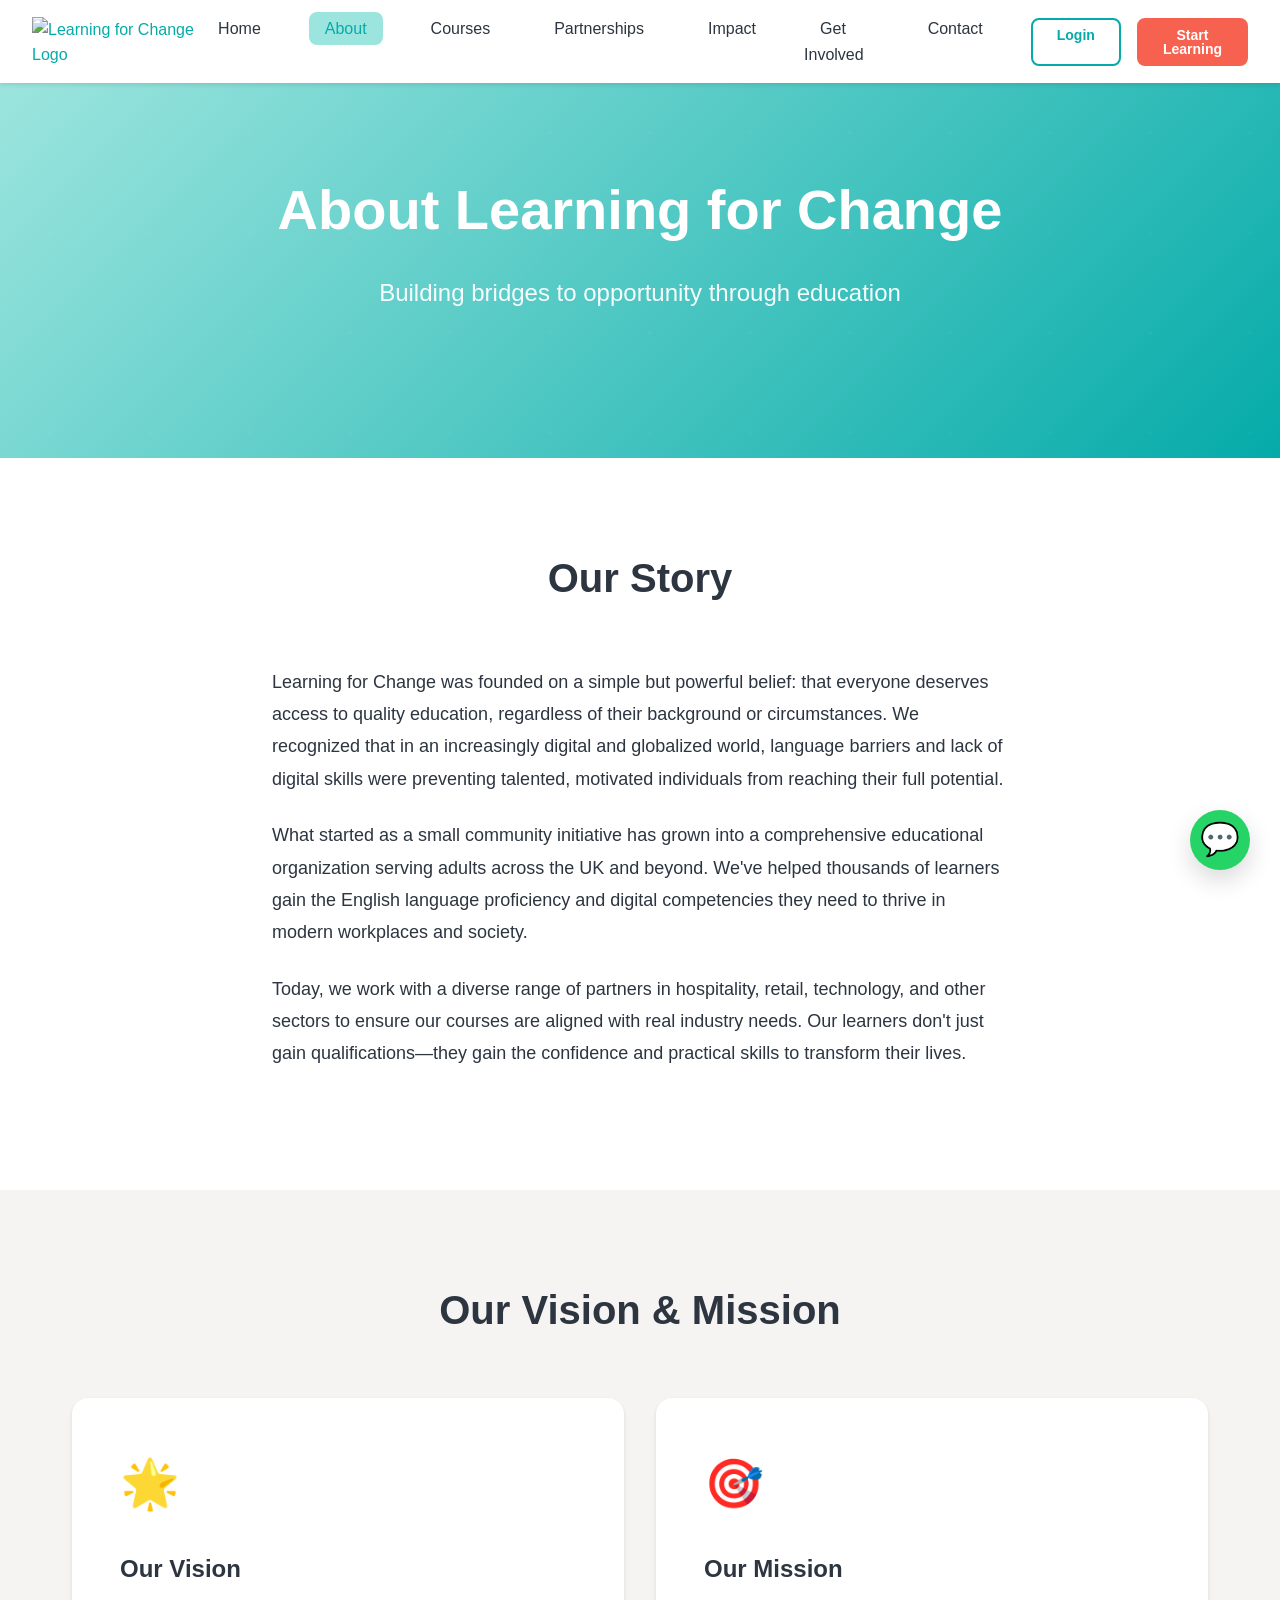
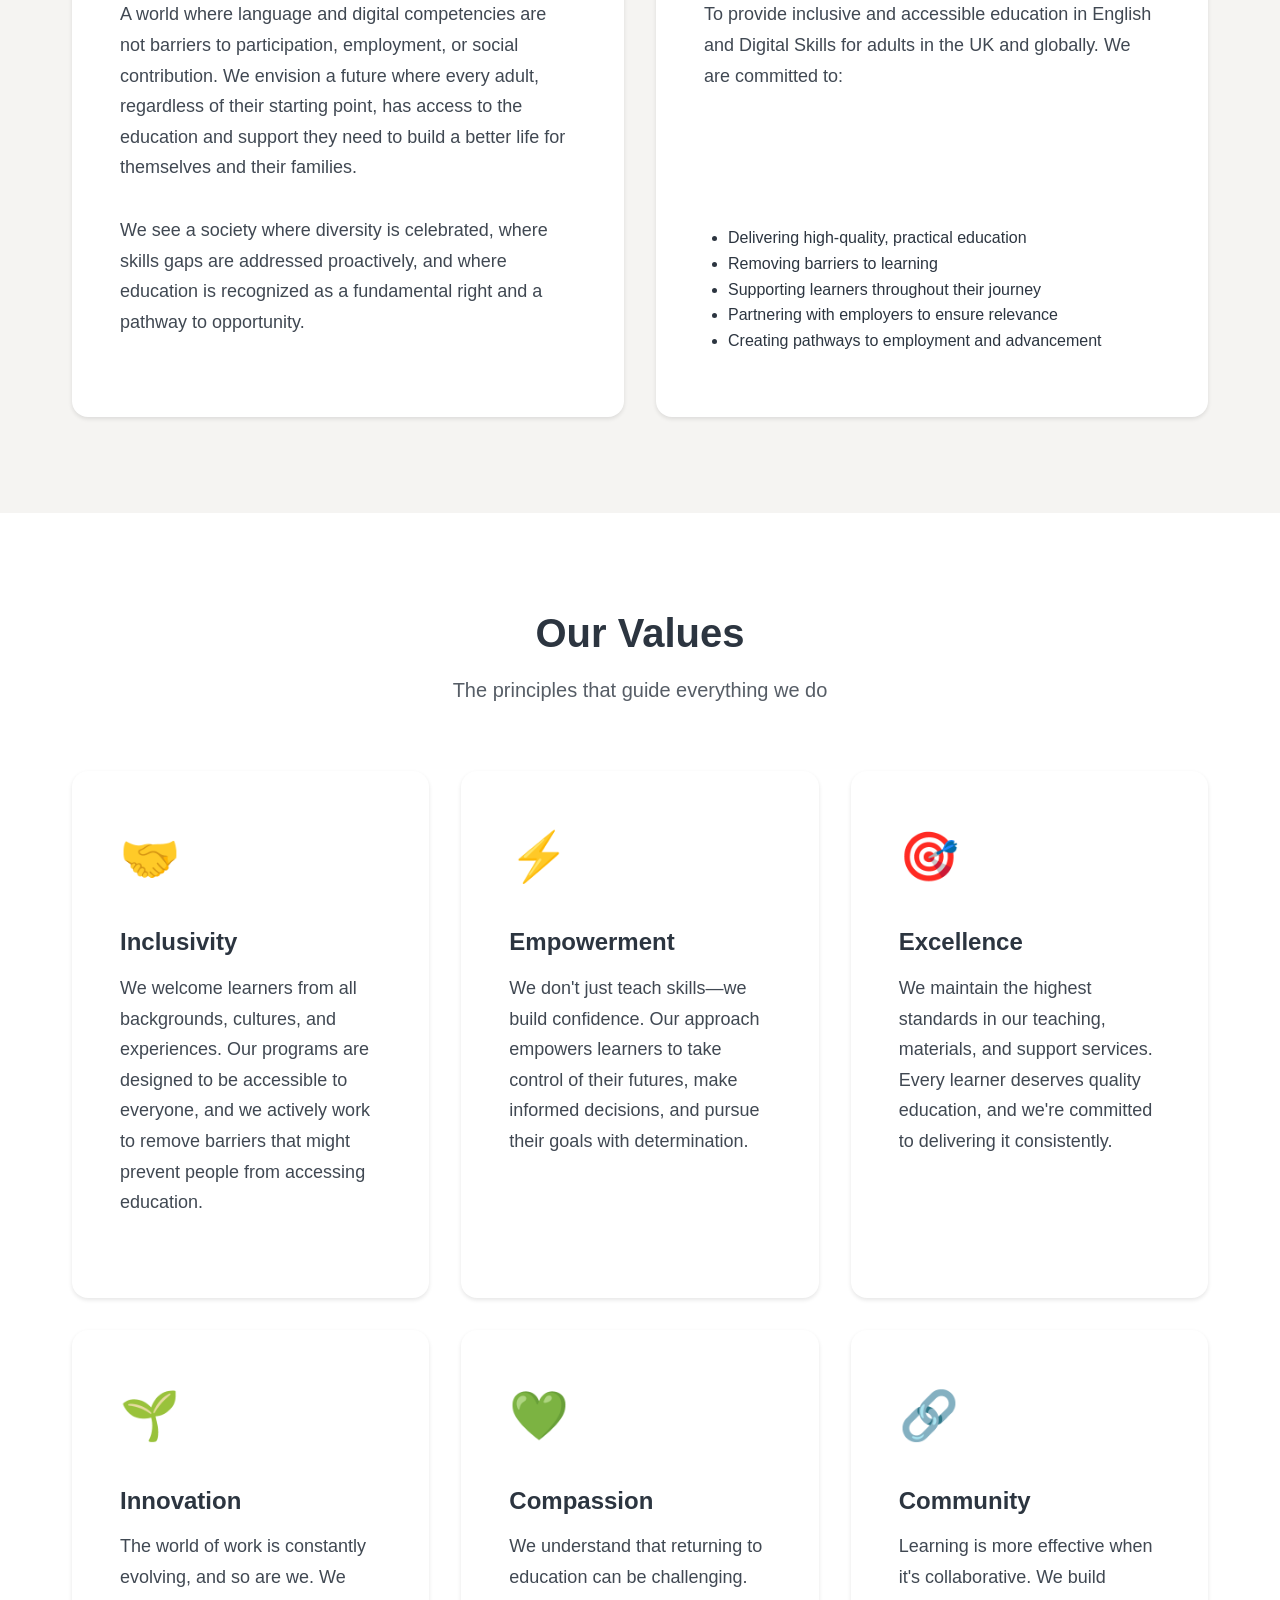
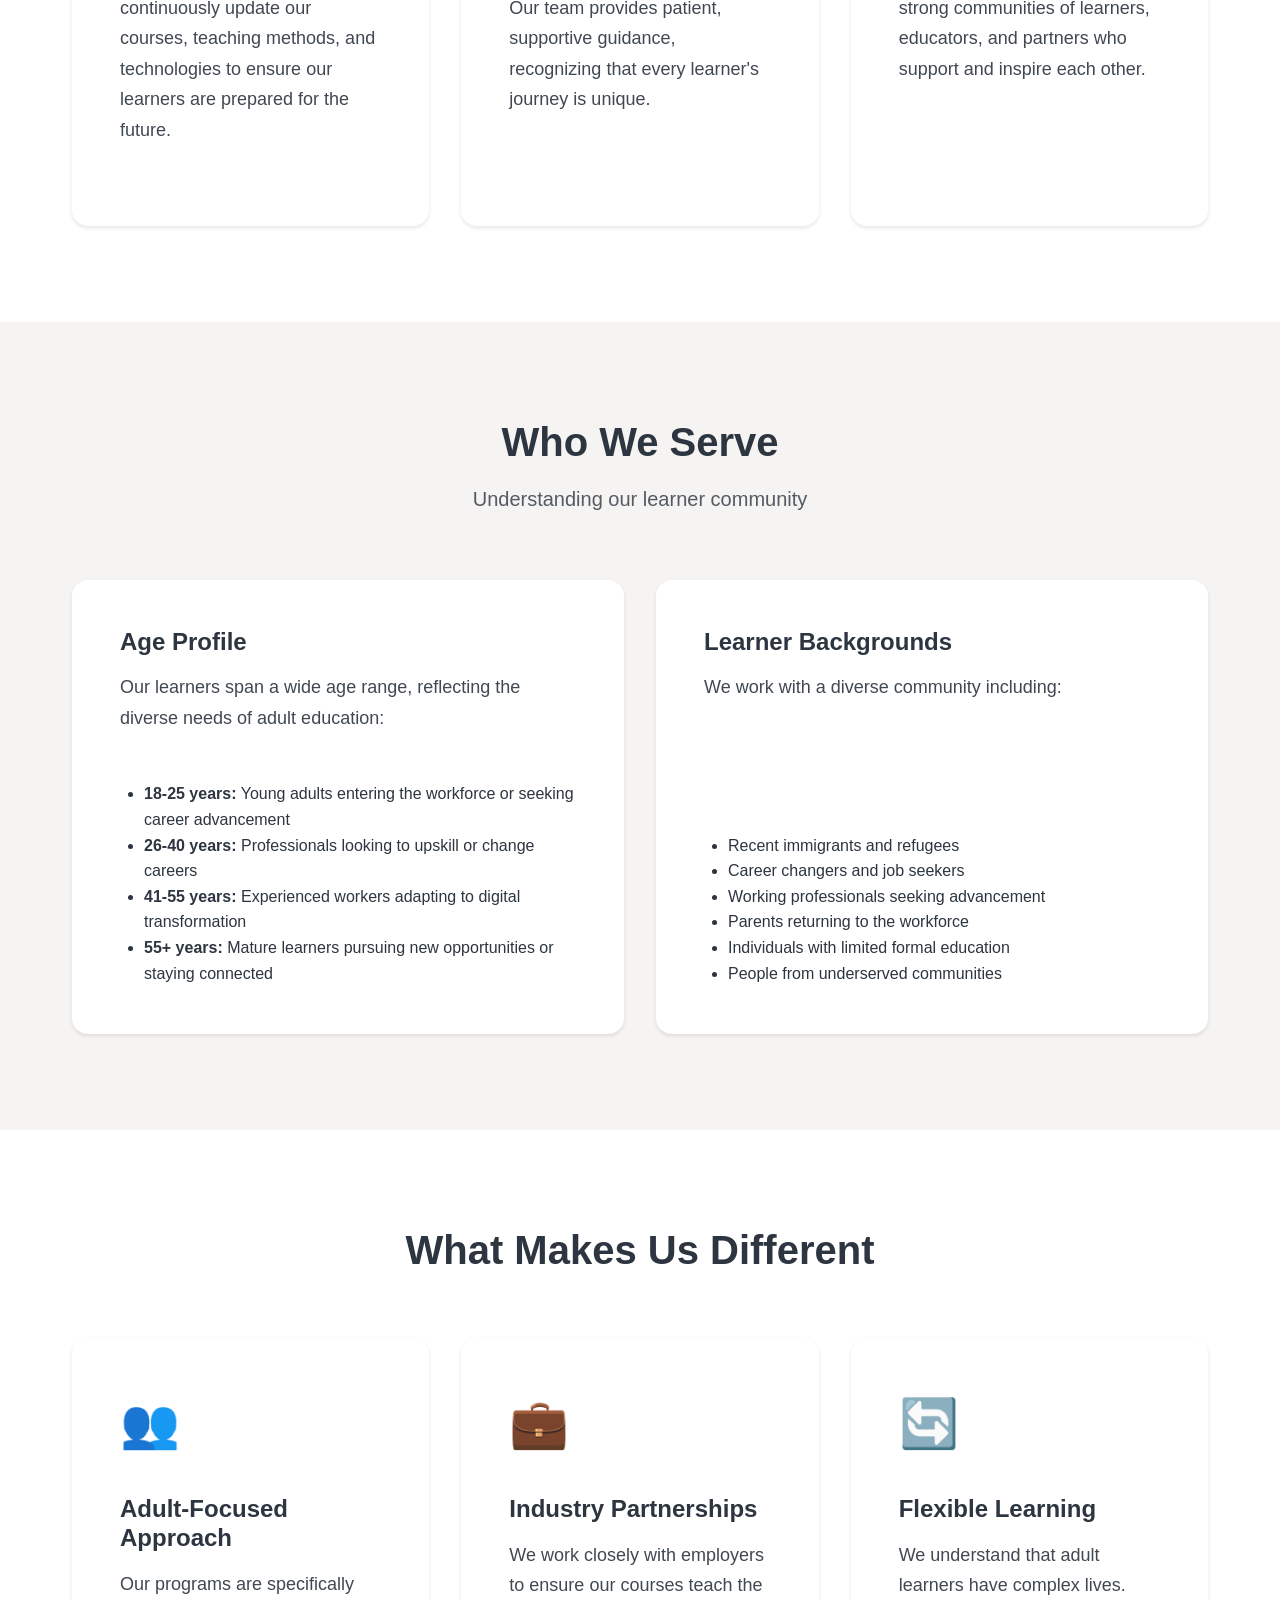
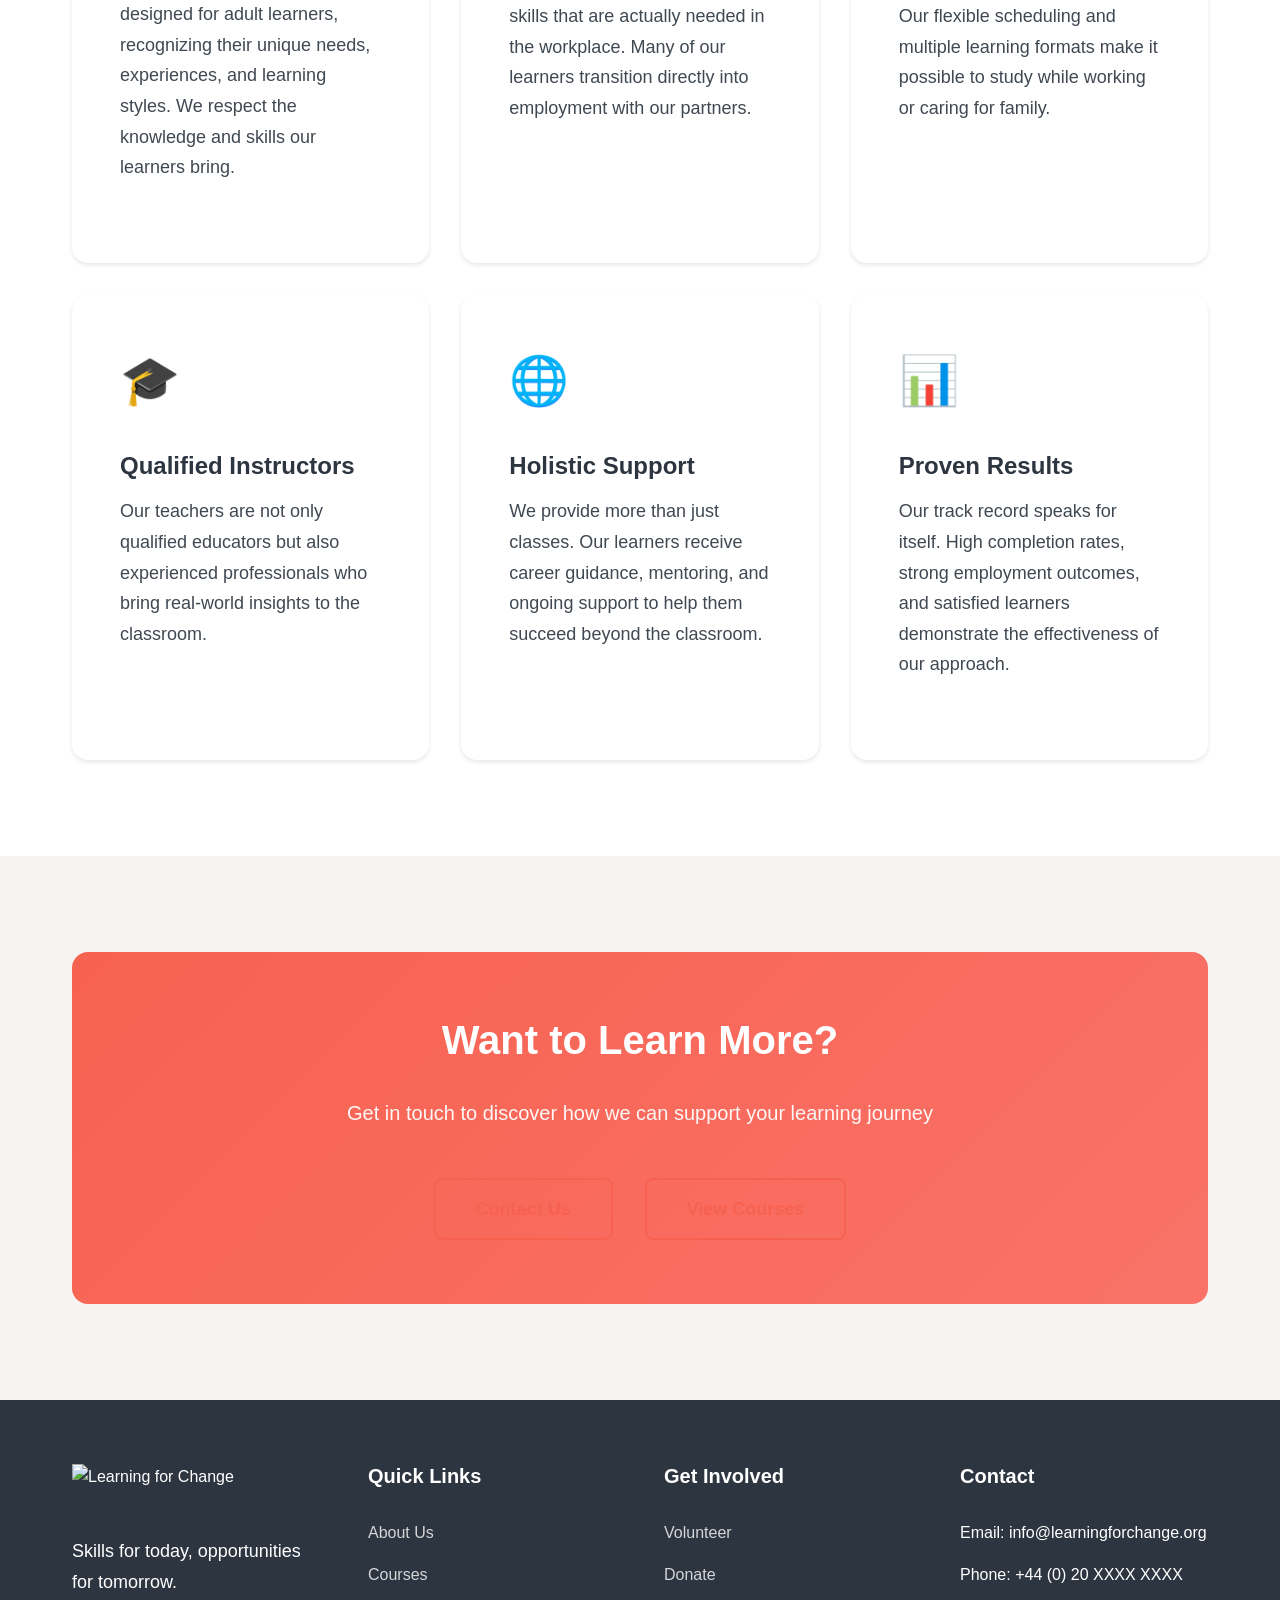
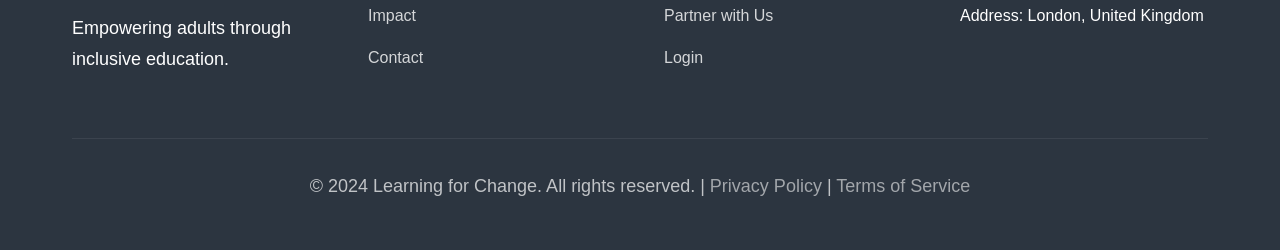
==== about.html @ 97b57553 "Initial commit: Complete Learning for Change website" ====
<!DOCTYPE html>
<html lang="en">
<head>
  <meta charset="UTF-8">
  <meta name="viewport" content="width=device-width, initial-scale=1.0">
  <meta name="description" content="Learn about Learning for Change - our history, values, and commitment to inclusive education in English and Digital Skills.">
  <title>About Us - Learning for Change</title>
  <link rel="stylesheet" href="assets/css/main.css">
  <link rel="icon" type="image/png" href="assets/images/logo.jpeg">
</head>
<body>
  <header class="header">
    <div class="header__container">
      <a href="index.html" class="header__logo">
        <img src="assets/images/logo.jpeg" alt="Learning for Change Logo" class="header__logo-img">
      </a>
      
      <nav class="header__nav" aria-label="Main navigation">
        <ul class="header__nav-list">
          <li><a href="index.html" class="header__nav-link">Home</a></li>
          <li><a href="about.html" class="header__nav-link">About</a></li>
          <li><a href="courses.html" class="header__nav-link">Courses</a></li>
          <li><a href="partnerships.html" class="header__nav-link">Partnerships</a></li>
          <li><a href="impact.html" class="header__nav-link">Impact</a></li>
          <li><a href="get-involved.html" class="header__nav-link">Get Involved</a></li>
          <li><a href="contact.html" class="header__nav-link">Contact</a></li>
        </ul>
        
        <div class="header__actions">
          <a href="login.html" class="btn btn--outline-teal btn--small">Login</a>
          <a href="courses.html" class="btn btn--primary btn--small">Start Learning</a>
        </div>
      </nav>
      
      <button class="header__mobile-toggle" aria-label="Toggle mobile menu" aria-expanded="false">☰</button>
    </div>
  </header>

  <main>
    <section class="hero">
      <div class="container">
        <div class="hero__content">
          <h1 class="hero__title">About Learning for Change</h1>
          <p class="hero__subtitle">Building bridges to opportunity through education</p>
        </div>
      </div>
    </section>

    <section class="section section--white">
      <div class="container container--narrow">
        <div class="section__header">
          <h2 class="section__title">Our Story</h2>
        </div>
        
        <p style="font-size: 1.125rem; line-height: 1.8; margin-bottom: 1.5rem;">
          Learning for Change was founded on a simple but powerful belief: that everyone deserves access to quality education, regardless of their background or circumstances. We recognized that in an increasingly digital and globalized world, language barriers and lack of digital skills were preventing talented, motivated individuals from reaching their full potential.
        </p>
        
        <p style="font-size: 1.125rem; line-height: 1.8; margin-bottom: 1.5rem;">
          What started as a small community initiative has grown into a comprehensive educational organization serving adults across the UK and beyond. We've helped thousands of learners gain the English language proficiency and digital competencies they need to thrive in modern workplaces and society.
        </p>
        
        <p style="font-size: 1.125rem; line-height: 1.8; margin-bottom: 1.5rem;">
          Today, we work with a diverse range of partners in hospitality, retail, technology, and other sectors to ensure our courses are aligned with real industry needs. Our learners don't just gain qualifications—they gain the confidence and practical skills to transform their lives.
        </p>
      </div>
    </section>

    <section class="section section--light">
      <div class="container">
        <div class="section__header">
          <h2 class="section__title">Our Vision & Mission</h2>
        </div>
        
        <div class="grid grid--2">
          <div class="card">
            <div class="card__icon">🌟</div>
            <h3 class="card__title">Our Vision</h3>
            <p class="card__description">
              A world where language and digital competencies are not barriers to participation, employment, or social contribution. We envision a future where every adult, regardless of their starting point, has access to the education and support they need to build a better life for themselves and their families.
            </p>
            <p class="card__description">
              We see a society where diversity is celebrated, where skills gaps are addressed proactively, and where education is recognized as a fundamental right and a pathway to opportunity.
            </p>
          </div>
          
          <div class="card">
            <div class="card__icon">🎯</div>
            <h3 class="card__title">Our Mission</h3>
            <p class="card__description">
              To provide inclusive and accessible education in English and Digital Skills for adults in the UK and globally. We are committed to:
            </p>
            <ul style="margin-left: 1.5rem; margin-bottom: 1rem;">
              <li>Delivering high-quality, practical education</li>
              <li>Removing barriers to learning</li>
              <li>Supporting learners throughout their journey</li>
              <li>Partnering with employers to ensure relevance</li>
              <li>Creating pathways to employment and advancement</li>
            </ul>
          </div>
        </div>
      </div>
    </section>

    <section class="section section--white">
      <div class="container">
        <div class="section__header">
          <h2 class="section__title">Our Values</h2>
          <p class="section__subtitle">The principles that guide everything we do</p>
        </div>
        
        <div class="grid grid--3">
          <div class="card">
            <div class="card__icon">🤝</div>
            <h3 class="card__title">Inclusivity</h3>
            <p class="card__description">
              We welcome learners from all backgrounds, cultures, and experiences. Our programs are designed to be accessible to everyone, and we actively work to remove barriers that might prevent people from accessing education.
            </p>
          </div>
          
          <div class="card">
            <div class="card__icon">⚡</div>
            <h3 class="card__title">Empowerment</h3>
            <p class="card__description">
              We don't just teach skills—we build confidence. Our approach empowers learners to take control of their futures, make informed decisions, and pursue their goals with determination.
            </p>
          </div>
          
          <div class="card">
            <div class="card__icon">🎯</div>
            <h3 class="card__title">Excellence</h3>
            <p class="card__description">
              We maintain the highest standards in our teaching, materials, and support services. Every learner deserves quality education, and we're committed to delivering it consistently.
            </p>
          </div>
          
          <div class="card">
            <div class="card__icon">🌱</div>
            <h3 class="card__title">Innovation</h3>
            <p class="card__description">
              The world of work is constantly evolving, and so are we. We continuously update our courses, teaching methods, and technologies to ensure our learners are prepared for the future.
            </p>
          </div>
          
          <div class="card">
            <div class="card__icon">💚</div>
            <h3 class="card__title">Compassion</h3>
            <p class="card__description">
              We understand that returning to education can be challenging. Our team provides patient, supportive guidance, recognizing that every learner's journey is unique.
            </p>
          </div>
          
          <div class="card">
            <div class="card__icon">🔗</div>
            <h3 class="card__title">Community</h3>
            <p class="card__description">
              Learning is more effective when it's collaborative. We build strong communities of learners, educators, and partners who support and inspire each other.
            </p>
          </div>
        </div>
      </div>
    </section>

    <section class="section section--light">
      <div class="container">
        <div class="section__header">
          <h2 class="section__title">Who We Serve</h2>
          <p class="section__subtitle">Understanding our learner community</p>
        </div>
        
        <div class="grid grid--2">
          <div class="card">
            <h3 class="card__title">Age Profile</h3>
            <p class="card__description">Our learners span a wide age range, reflecting the diverse needs of adult education:</p>
            <ul style="margin-left: 1.5rem; margin-top: 1rem;">
              <li><strong>18-25 years:</strong> Young adults entering the workforce or seeking career advancement</li>
              <li><strong>26-40 years:</strong> Professionals looking to upskill or change careers</li>
              <li><strong>41-55 years:</strong> Experienced workers adapting to digital transformation</li>
              <li><strong>55+ years:</strong> Mature learners pursuing new opportunities or staying connected</li>
            </ul>
          </div>
          
          <div class="card">
            <h3 class="card__title">Learner Backgrounds</h3>
            <p class="card__description">We work with a diverse community including:</p>
            <ul style="margin-left: 1.5rem; margin-top: 1rem;">
              <li>Recent immigrants and refugees</li>
              <li>Career changers and job seekers</li>
              <li>Working professionals seeking advancement</li>
              <li>Parents returning to the workforce</li>
              <li>Individuals with limited formal education</li>
              <li>People from underserved communities</li>
            </ul>
          </div>
        </div>
      </div>
    </section>

    <section class="section section--white">
      <div class="container">
        <div class="section__header">
          <h2 class="section__title">What Makes Us Different</h2>
        </div>
        
        <div class="grid grid--3">
          <div class="card">
            <div class="card__icon">👥</div>
            <h3 class="card__title">Adult-Focused Approach</h3>
            <p class="card__description">
              Our programs are specifically designed for adult learners, recognizing their unique needs, experiences, and learning styles. We respect the knowledge and skills our learners bring.
            </p>
          </div>
          
          <div class="card">
            <div class="card__icon">💼</div>
            <h3 class="card__title">Industry Partnerships</h3>
            <p class="card__description">
              We work closely with employers to ensure our courses teach the skills that are actually needed in the workplace. Many of our learners transition directly into employment with our partners.
            </p>
          </div>
          
          <div class="card">
            <div class="card__icon">🔄</div>
            <h3 class="card__title">Flexible Learning</h3>
            <p class="card__description">
              We understand that adult learners have complex lives. Our flexible scheduling and multiple learning formats make it possible to study while working or caring for family.
            </p>
          </div>
          
          <div class="card">
            <div class="card__icon">🎓</div>
            <h3 class="card__title">Qualified Instructors</h3>
            <p class="card__description">
              Our teachers are not only qualified educators but also experienced professionals who bring real-world insights to the classroom.
            </p>
          </div>
          
          <div class="card">
            <div class="card__icon">🌐</div>
            <h3 class="card__title">Holistic Support</h3>
            <p class="card__description">
              We provide more than just classes. Our learners receive career guidance, mentoring, and ongoing support to help them succeed beyond the classroom.
            </p>
          </div>
          
          <div class="card">
            <div class="card__icon">📊</div>
            <h3 class="card__title">Proven Results</h3>
            <p class="card__description">
              Our track record speaks for itself. High completion rates, strong employment outcomes, and satisfied learners demonstrate the effectiveness of our approach.
            </p>
          </div>
        </div>
      </div>
    </section>

    <section class="section section--light">
      <div class="container">
        <div class="cta-banner">
          <h2 class="cta-banner__title">Want to Learn More?</h2>
          <p class="cta-banner__text">Get in touch to discover how we can support your learning journey</p>
          <div class="hero__cta">
            <a href="contact.html" class="btn btn--outline btn--large">Contact Us</a>
            <a href="courses.html" class="btn btn--outline btn--large">View Courses</a>
          </div>
        </div>
      </div>
    </section>
  </main>

  <footer class="footer">
    <div class="container">
      <div class="footer__grid">
        <div>
          <img src="assets/images/logo.jpeg" alt="Learning for Change" class="footer__logo">
          <p>Skills for today, opportunities for tomorrow.</p>
          <p style="margin-top: 1rem;">Empowering adults through inclusive education.</p>
        </div>
        
        <div>
          <h4 class="footer__section-title">Quick Links</h4>
          <ul class="footer__list">
            <li class="footer__list-item"><a href="about.html" class="footer__link">About Us</a></li>
            <li class="footer__list-item"><a href="courses.html" class="footer__link">Courses</a></li>
            <li class="footer__list-item"><a href="impact.html" class="footer__link">Impact</a></li>
            <li class="footer__list-item"><a href="contact.html" class="footer__link">Contact</a></li>
          </ul>
        </div>
        
        <div>
          <h4 class="footer__section-title">Get Involved</h4>
          <ul class="footer__list">
            <li class="footer__list-item"><a href="get-involved.html" class="footer__link">Volunteer</a></li>
            <li class="footer__list-item"><a href="get-involved.html" class="footer__link">Donate</a></li>
            <li class="footer__list-item"><a href="partnerships.html" class="footer__link">Partner with Us</a></li>
            <li class="footer__list-item"><a href="login.html" class="footer__link">Login</a></li>
          </ul>
        </div>
        
        <div>
          <h4 class="footer__section-title">Contact</h4>
          <ul class="footer__list">
            <li class="footer__list-item">Email: info@learningforchange.org</li>
            <li class="footer__list-item">Phone: +44 (0) 20 XXXX XXXX</li>
            <li class="footer__list-item">Address: London, United Kingdom</li>
          </ul>
        </div>
      </div>
      
      <div class="footer__bottom">
        <p>&copy; 2024 Learning for Change. All rights reserved. | <a href="#" class="footer__link">Privacy Policy</a> | <a href="#" class="footer__link">Terms of Service</a></p>
      </div>
    </div>
  </footer>

  <a href="https://wa.me/XXXXXXXXXXX?text=Hello,%20I'd%20like%20to%20know%20more%20about%20the%20courses." class="whatsapp-float" target="_blank" rel="noopener noreferrer" aria-label="Contact us on WhatsApp">
    <span>💬</span>
  </a>

  <script src="assets/js/main.js"></script>
</body>
</html>
---- assets/css/main.css ----
:root {
  --primary-coral: #F76250;
  --primary-teal: #05ABA9;
  --primary-coral-light: #FA7268;
  --primary-teal-light: #9CE5DE;
  --primary-coral-medium: #F77565;
  
  --secondary-teal-dark: #047C7A;
  --secondary-teal-medium: #7BD7D6;
  --secondary-coral-soft: #F98E7E;
  --secondary-yellow: #FFC466;
  --secondary-dark: #2C3540;
  --secondary-light: #F5F4F2;
  --secondary-teal-alt: #0E7C79;
  --secondary-coral-alt: #FF8A73;
  
  --text-dark: #2C3540;
  --text-light: #ffffff;
  --bg-light: #F5F4F2;
  --bg-white: #ffffff;
  
  --font-family: -apple-system, BlinkMacSystemFont, 'Segoe UI', Roboto, 'Helvetica Neue', Arial, sans-serif;
  
  --spacing-xs: 0.5rem;
  --spacing-sm: 1rem;
  --spacing-md: 2rem;
  --spacing-lg: 3rem;
  --spacing-xl: 4rem;
  --spacing-xxl: 6rem;
  
  --border-radius: 8px;
  --border-radius-lg: 16px;
  --transition: all 0.3s ease;
  
  --shadow-sm: 0 2px 4px rgba(0, 0, 0, 0.1);
  --shadow-md: 0 4px 6px rgba(0, 0, 0, 0.1);
  --shadow-lg: 0 10px 25px rgba(0, 0, 0, 0.15);
}

* {
  margin: 0;
  padding: 0;
  box-sizing: border-box;
}

html {
  scroll-behavior: smooth;
  font-size: 16px;
}

body {
  font-family: var(--font-family);
  color: var(--text-dark);
  line-height: 1.6;
  background-color: var(--bg-white);
  overflow-x: hidden;
}

.container {
  max-width: 1200px;
  margin: 0 auto;
  padding: 0 var(--spacing-md);
}

.container--wide {
  max-width: 1400px;
}

.container--narrow {
  max-width: 800px;
}

h1, h2, h3, h4, h5, h6 {
  font-weight: 700;
  line-height: 1.2;
  margin-bottom: var(--spacing-sm);
  color: var(--text-dark);
}

h1 {
  font-size: 3rem;
  margin-bottom: var(--spacing-md);
}

h2 {
  font-size: 2.5rem;
}

h3 {
  font-size: 2rem;
}

h4 {
  font-size: 1.5rem;
}

p {
  margin-bottom: var(--spacing-sm);
  font-size: 1.125rem;
  line-height: 1.7;
}

a {
  color: var(--primary-teal);
  text-decoration: none;
  transition: var(--transition);
}

a:hover {
  color: var(--secondary-teal-dark);
}

img {
  max-width: 100%;
  height: auto;
  display: block;
}

.header {
  background-color: var(--bg-white);
  box-shadow: var(--shadow-sm);
  position: sticky;
  top: 0;
  z-index: 1000;
  transition: var(--transition);
}

.header__container {
  display: flex;
  justify-content: space-between;
  align-items: center;
  padding: var(--spacing-sm) var(--spacing-md);
  max-width: 1400px;
  margin: 0 auto;
}

.header__logo {
  display: flex;
  align-items: center;
  gap: var(--spacing-sm);
}

.header__logo-img {
  height: 50px;
  width: auto;
}

.header__nav {
  display: flex;
  gap: var(--spacing-md);
  align-items: center;
}

.header__nav-list {
  display: flex;
  list-style: none;
  gap: var(--spacing-md);
  margin: 0;
}

.header__nav-link {
  color: var(--text-dark);
  font-weight: 500;
  padding: var(--spacing-xs) var(--spacing-sm);
  border-radius: var(--border-radius);
  transition: var(--transition);
}

.header__nav-link:hover,
.header__nav-link--active {
  color: var(--primary-teal);
  background-color: var(--primary-teal-light);
}

.header__actions {
  display: flex;
  gap: var(--spacing-sm);
}

.header__mobile-toggle {
  display: none;
  background: none;
  border: none;
  font-size: 1.5rem;
  cursor: pointer;
  color: var(--text-dark);
}

.btn {
  display: inline-block;
  padding: 0.875rem 2rem;
  font-size: 1rem;
  font-weight: 600;
  text-align: center;
  border-radius: var(--border-radius);
  cursor: pointer;
  transition: var(--transition);
  border: 2px solid transparent;
  text-decoration: none;
  line-height: 1;
}

.btn--primary {
  background-color: var(--primary-coral);
  color: var(--text-light);
  border-color: var(--primary-coral);
}

.btn--primary:hover {
  background-color: var(--primary-coral-light);
  border-color: var(--primary-coral-light);
  transform: translateY(-2px);
  box-shadow: var(--shadow-md);
}

.btn--secondary {
  background-color: var(--primary-teal);
  color: var(--text-light);
  border-color: var(--primary-teal);
}

.btn--secondary:hover {
  background-color: var(--secondary-teal-dark);
  border-color: var(--secondary-teal-dark);
  transform: translateY(-2px);
  box-shadow: var(--shadow-md);
}

.btn--outline {
  background-color: transparent;
  color: var(--primary-coral);
  border-color: var(--primary-coral);
}

.btn--outline:hover {
  background-color: var(--primary-coral);
  color: var(--text-light);
}

.btn--outline-teal {
  background-color: transparent;
  color: var(--primary-teal);
  border-color: var(--primary-teal);
}

.btn--outline-teal:hover {
  background-color: var(--primary-teal);
  color: var(--text-light);
}

.btn--large {
  padding: 1.25rem 2.5rem;
  font-size: 1.125rem;
}

.btn--small {
  padding: 0.5rem 1.5rem;
  font-size: 0.875rem;
}

.hero {
  background: linear-gradient(135deg, var(--primary-teal-light) 0%, var(--primary-teal) 100%);
  padding: var(--spacing-xxl) 0;
  text-align: center;
  position: relative;
  overflow: hidden;
}

.hero::before {
  content: '';
  position: absolute;
  top: 0;
  left: 0;
  right: 0;
  bottom: 0;
  background: url('data:image/svg+xml,<svg width="100" height="100" xmlns="http://www.w3.org/2000/svg"><circle cx="50" cy="50" r="2" fill="rgba(255,255,255,0.1)"/></svg>');
  opacity: 0.3;
}

.hero__content {
  position: relative;
  z-index: 1;
}

.hero__title {
  color: var(--text-light);
  font-size: 3.5rem;
  margin-bottom: var(--spacing-md);
  line-height: 1.1;
}

.hero__subtitle {
  color: var(--text-light);
  font-size: 1.5rem;
  margin-bottom: var(--spacing-lg);
  opacity: 0.95;
}

.hero__cta {
  display: flex;
  gap: var(--spacing-md);
  justify-content: center;
  flex-wrap: wrap;
}

.section {
  padding: var(--spacing-xxl) 0;
}

.section--light {
  background-color: var(--bg-light);
}

.section--white {
  background-color: var(--bg-white);
}

.section__header {
  text-align: center;
  margin-bottom: var(--spacing-xl);
}

.section__title {
  font-size: 2.5rem;
  margin-bottom: var(--spacing-sm);
  color: var(--text-dark);
}

.section__subtitle {
  font-size: 1.25rem;
  color: var(--secondary-dark);
  opacity: 0.8;
  max-width: 700px;
  margin: 0 auto;
}

.grid {
  display: grid;
  gap: var(--spacing-md);
}

.grid--2 {
  grid-template-columns: repeat(2, 1fr);
}

.grid--3 {
  grid-template-columns: repeat(3, 1fr);
}

.grid--4 {
  grid-template-columns: repeat(4, 1fr);
}

.card {
  background-color: var(--bg-white);
  border-radius: var(--border-radius-lg);
  padding: var(--spacing-lg);
  box-shadow: var(--shadow-sm);
  transition: var(--transition);
  height: 100%;
  display: flex;
  flex-direction: column;
}

.card:hover {
  box-shadow: var(--shadow-lg);
  transform: translateY(-5px);
}

.card__icon {
  font-size: 3rem;
  margin-bottom: var(--spacing-md);
  color: var(--primary-teal);
}

.card__title {
  font-size: 1.5rem;
  margin-bottom: var(--spacing-sm);
  color: var(--text-dark);
}

.card__description {
  flex-grow: 1;
  margin-bottom: var(--spacing-md);
  color: var(--secondary-dark);
  opacity: 0.9;
}

.card__footer {
  margin-top: auto;
}

.card__badge {
  display: inline-block;
  padding: 0.25rem 0.75rem;
  background-color: var(--primary-teal-light);
  color: var(--secondary-teal-dark);
  border-radius: 20px;
  font-size: 0.875rem;
  font-weight: 600;
  margin-bottom: var(--spacing-sm);
}

.footer {
  background-color: var(--secondary-dark);
  color: var(--text-light);
  padding: var(--spacing-xl) 0 var(--spacing-md);
}

.footer__grid {
  display: grid;
  grid-template-columns: repeat(4, 1fr);
  gap: var(--spacing-lg);
  margin-bottom: var(--spacing-lg);
}

.footer__section-title {
  color: var(--text-light);
  font-size: 1.25rem;
  margin-bottom: var(--spacing-md);
}

.footer__list {
  list-style: none;
}

.footer__list-item {
  margin-bottom: var(--spacing-sm);
}

.footer__link {
  color: var(--text-light);
  opacity: 0.8;
  transition: var(--transition);
}

.footer__link:hover {
  opacity: 1;
  color: var(--primary-teal-light);
}

.footer__bottom {
  border-top: 1px solid rgba(255, 255, 255, 0.1);
  padding-top: var(--spacing-md);
  text-align: center;
  opacity: 0.7;
}

.footer__logo {
  height: 40px;
  margin-bottom: var(--spacing-md);
}

.whatsapp-float {
  position: fixed;
  bottom: 30px;
  right: 30px;
  background-color: #25D366;
  color: var(--text-light);
  width: 60px;
  height: 60px;
  border-radius: 50%;
  display: flex;
  align-items: center;
  justify-content: center;
  font-size: 2rem;
  box-shadow: var(--shadow-lg);
  z-index: 999;
  transition: var(--transition);
  text-decoration: none;
}

.whatsapp-float:hover {
  transform: scale(1.1);
  box-shadow: 0 15px 30px rgba(37, 211, 102, 0.4);
}

.form {
  max-width: 600px;
  margin: 0 auto;
}

.form__group {
  margin-bottom: var(--spacing-md);
}

.form__label {
  display: block;
  margin-bottom: var(--spacing-xs);
  font-weight: 600;
  color: var(--text-dark);
}

.form__input,
.form__textarea,
.form__select {
  width: 100%;
  padding: 0.875rem;
  border: 2px solid #e0e0e0;
  border-radius: var(--border-radius);
  font-size: 1rem;
  font-family: var(--font-family);
  transition: var(--transition);
}

.form__input:focus,
.form__textarea:focus,
.form__select:focus {
  outline: none;
  border-color: var(--primary-teal);
  box-shadow: 0 0 0 3px rgba(5, 171, 169, 0.1);
}

.form__textarea {
  min-height: 150px;
  resize: vertical;
}

.stats {
  display: flex;
  justify-content: space-around;
  flex-wrap: wrap;
  gap: var(--spacing-lg);
  text-align: center;
}

.stat {
  flex: 1;
  min-width: 200px;
}

.stat__number {
  font-size: 3rem;
  font-weight: 700;
  color: var(--primary-coral);
  margin-bottom: var(--spacing-xs);
}

.stat__label {
  font-size: 1.125rem;
  color: var(--secondary-dark);
  opacity: 0.8;
}

.cta-banner {
  background: linear-gradient(135deg, var(--primary-coral) 0%, var(--primary-coral-light) 100%);
  padding: var(--spacing-xl) var(--spacing-md);
  border-radius: var(--border-radius-lg);
  text-align: center;
  color: var(--text-light);
}

.cta-banner__title {
  color: var(--text-light);
  font-size: 2.5rem;
  margin-bottom: var(--spacing-md);
}

.cta-banner__text {
  font-size: 1.25rem;
  margin-bottom: var(--spacing-lg);
  opacity: 0.95;
}

.testimonial {
  background-color: var(--bg-white);
  padding: var(--spacing-lg);
  border-radius: var(--border-radius-lg);
  box-shadow: var(--shadow-sm);
  border-left: 4px solid var(--primary-teal);
}

.testimonial__quote {
  font-size: 1.125rem;
  font-style: italic;
  margin-bottom: var(--spacing-md);
  color: var(--secondary-dark);
}

.testimonial__author {
  font-weight: 600;
  color: var(--text-dark);
}

.testimonial__role {
  font-size: 0.875rem;
  color: var(--secondary-dark);
  opacity: 0.7;
}

.partners-grid {
  display: grid;
  grid-template-columns: repeat(auto-fit, minmax(150px, 1fr));
  gap: var(--spacing-md);
  align-items: center;
}

.partner-logo {
  background-color: var(--bg-white);
  padding: var(--spacing-md);
  border-radius: var(--border-radius);
  display: flex;
  align-items: center;
  justify-content: center;
  min-height: 100px;
  box-shadow: var(--shadow-sm);
  transition: var(--transition);
}

.partner-logo:hover {
  box-shadow: var(--shadow-md);
  transform: translateY(-3px);
}

@media (max-width: 1024px) {
  h1 {
    font-size: 2.5rem;
  }
  
  h2 {
    font-size: 2rem;
  }
  
  .hero__title {
    font-size: 2.75rem;
  }
  
  .grid--3,
  .grid--4 {
    grid-template-columns: repeat(2, 1fr);
  }
  
  .footer__grid {
    grid-template-columns: repeat(2, 1fr);
  }
}

@media (max-width: 768px) {
  html {
    font-size: 14px;
  }
  
  h1 {
    font-size: 2rem;
  }
  
  h2 {
    font-size: 1.75rem;
  }
  
  .hero__title {
    font-size: 2rem;
  }
  
  .hero__subtitle {
    font-size: 1.25rem;
  }
  
  .header__nav {
    position: fixed;
    top: 70px;
    left: 0;
    right: 0;
    background-color: var(--bg-white);
    flex-direction: column;
    padding: var(--spacing-md);
    box-shadow: var(--shadow-md);
    transform: translateY(-100%);
    opacity: 0;
    visibility: hidden;
    transition: var(--transition);
  }
  
  .header__nav--active {
    transform: translateY(0);
    opacity: 1;
    visibility: visible;
  }
  
  .header__nav-list {
    flex-direction: column;
    width: 100%;
  }
  
  .header__actions {
    flex-direction: column;
    width: 100%;
  }
  
  .header__mobile-toggle {
    display: block;
  }
  
  .grid--2,
  .grid--3,
  .grid--4 {
    grid-template-columns: 1fr;
  }
  
  .footer__grid {
    grid-template-columns: 1fr;
  }
  
  .hero__cta {
    flex-direction: column;
    align-items: stretch;
  }
  
  .section {
    padding: var(--spacing-lg) 0;
  }
  
  .whatsapp-float {
    width: 50px;
    height: 50px;
    font-size: 1.5rem;
    bottom: 20px;
    right: 20px;
  }
}

@media (max-width: 480px) {
  .container {
    padding: 0 var(--spacing-sm);
  }
  
  .btn {
    width: 100%;
  }
  
  .hero {
    padding: var(--spacing-lg) 0;
  }
}

.visually-hidden {
  position: absolute;
  width: 1px;
  height: 1px;
  padding: 0;
  margin: -1px;
  overflow: hidden;
  clip: rect(0, 0, 0, 0);
  white-space: nowrap;
  border-width: 0;
}

.text-center {
  text-align: center;
}

.mt-1 { margin-top: var(--spacing-xs); }
.mt-2 { margin-top: var(--spacing-sm); }
.mt-3 { margin-top: var(--spacing-md); }
.mt-4 { margin-top: var(--spacing-lg); }
.mt-5 { margin-top: var(--spacing-xl); }

.mb-1 { margin-bottom: var(--spacing-xs); }
.mb-2 { margin-bottom: var(--spacing-sm); }
.mb-3 { margin-bottom: var(--spacing-md); }
.mb-4 { margin-bottom: var(--spacing-lg); }
.mb-5 { margin-bottom: var(--spacing-xl); }
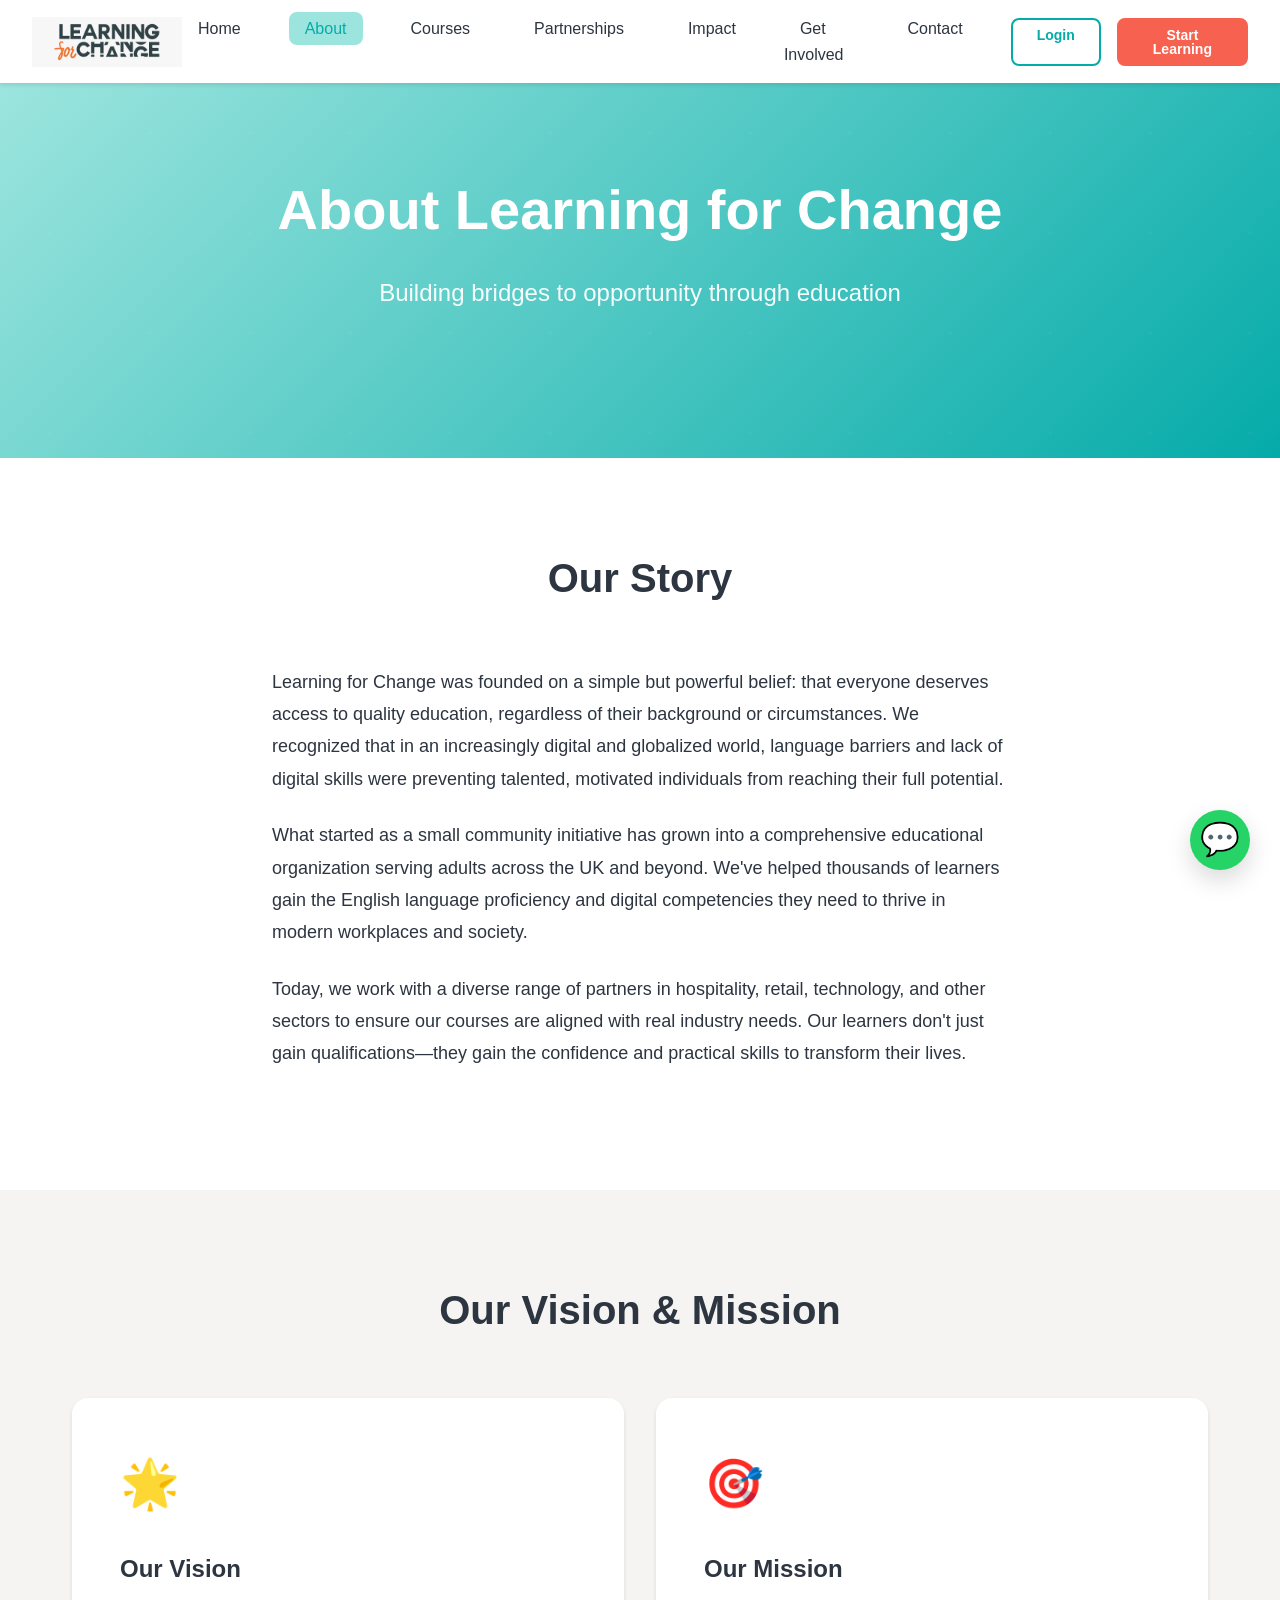
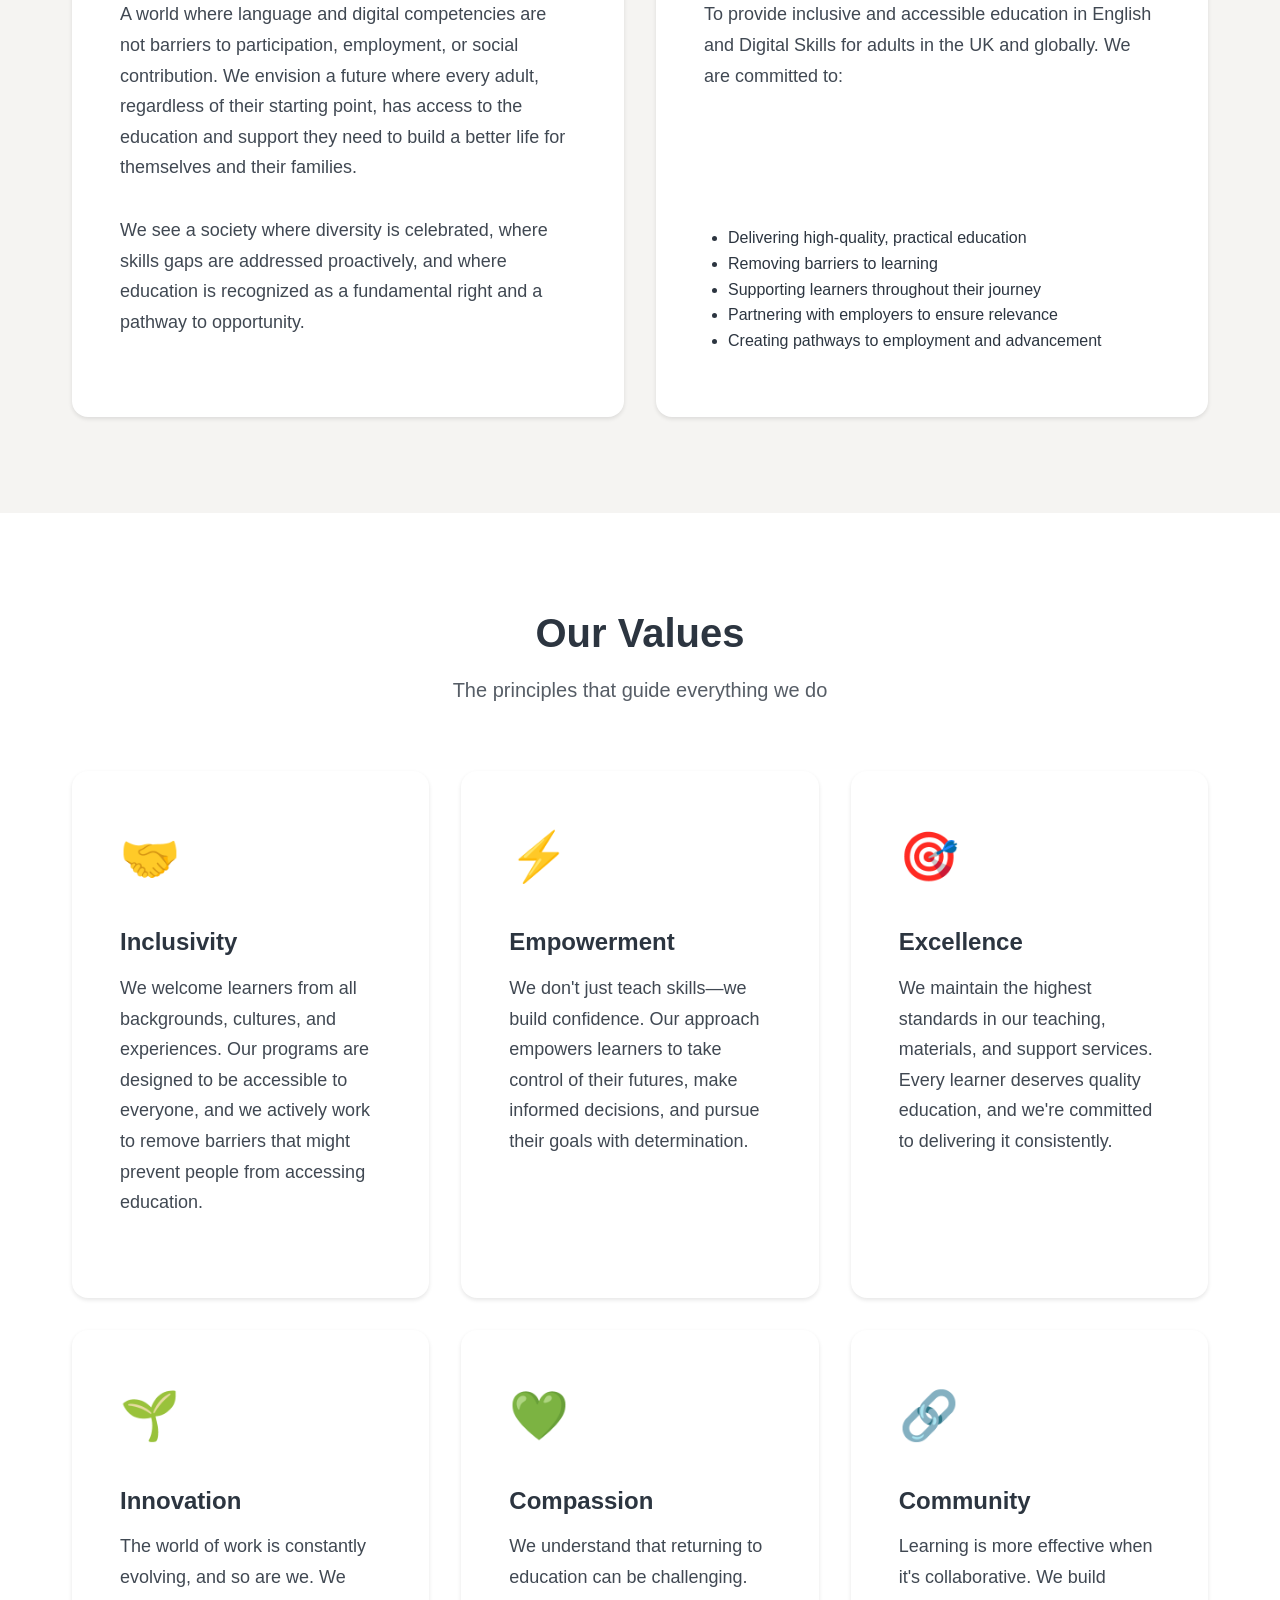
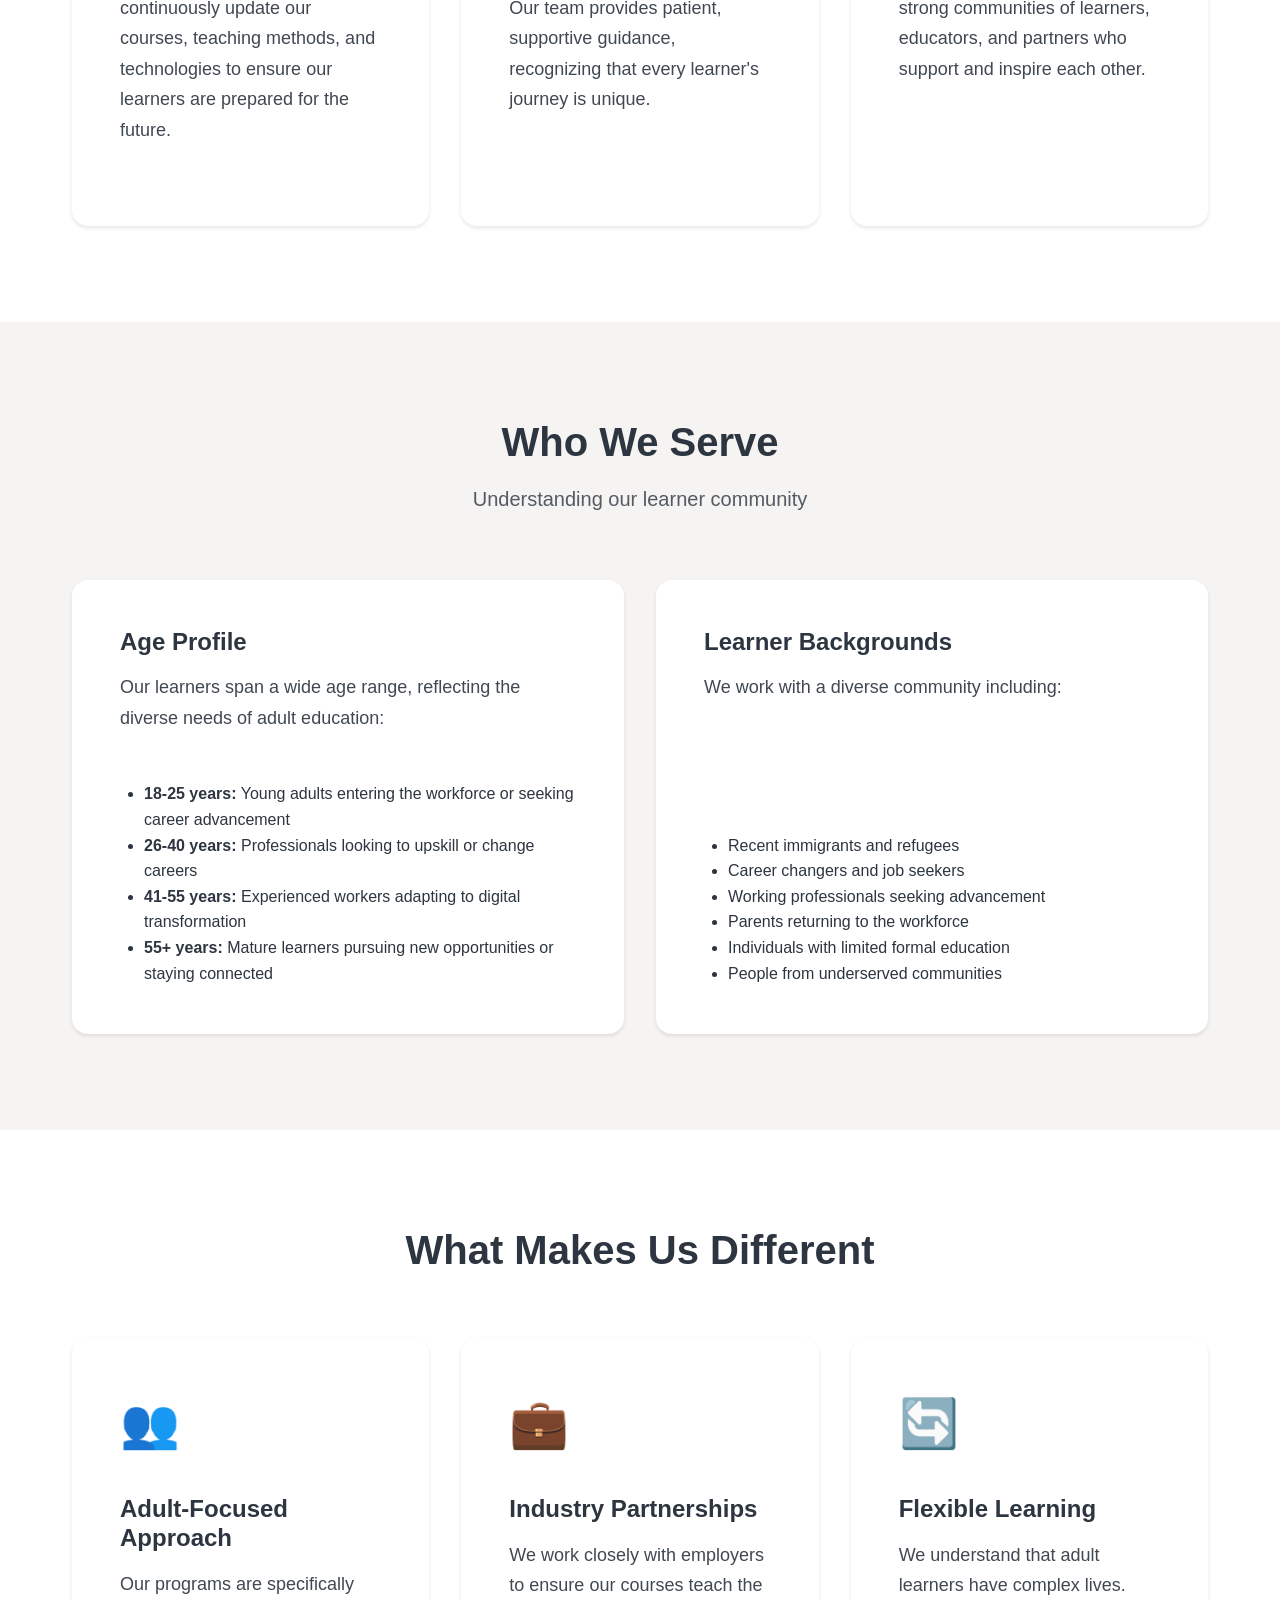
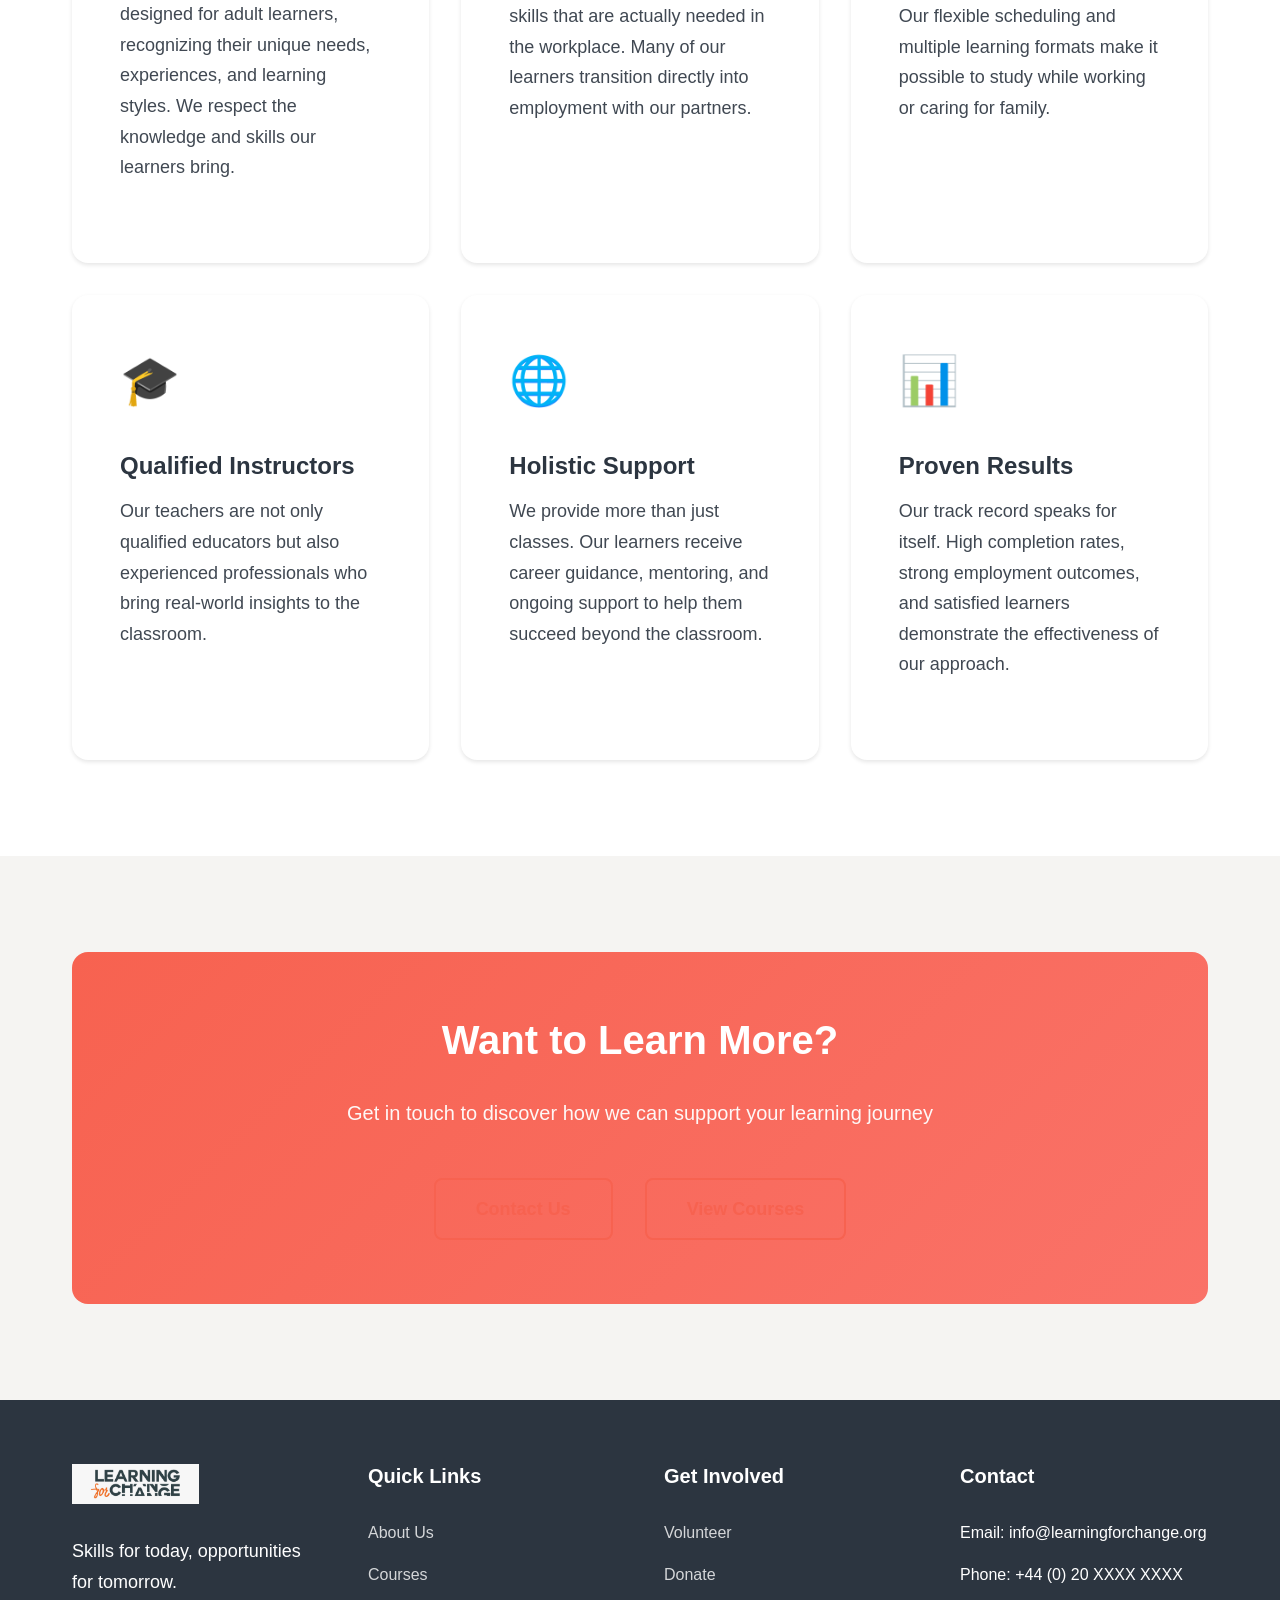
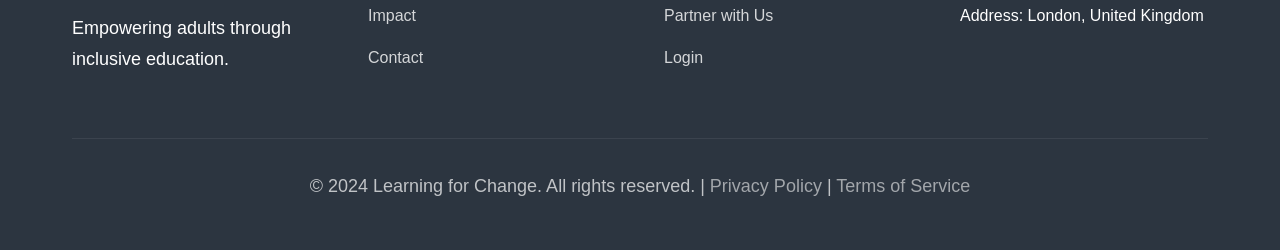
==== commit 55c2c112: "Fix logo path - move from assets/images to root directory" ====
--- a/about.html
+++ b/about.html
@@ -6,13 +6,13 @@
   <meta name="description" content="Learn about Learning for Change - our history, values, and commitment to inclusive education in English and Digital Skills.">
   <title>About Us - Learning for Change</title>
   <link rel="stylesheet" href="assets/css/main.css">
-  <link rel="icon" type="image/png" href="assets/images/logo.jpeg">
+  <link rel="icon" type="image/png" href="logo.jpeg">
 </head>
 <body>
   <header class="header">
     <div class="header__container">
       <a href="index.html" class="header__logo">
-        <img src="assets/images/logo.jpeg" alt="Learning for Change Logo" class="header__logo-img">
+        <img src="logo.jpeg" alt="Learning for Change Logo" class="header__logo-img">
       </a>
       
       <nav class="header__nav" aria-label="Main navigation">
@@ -272,7 +272,7 @@
     <div class="container">
       <div class="footer__grid">
         <div>
-          <img src="assets/images/logo.jpeg" alt="Learning for Change" class="footer__logo">
+          <img src="logo.jpeg" alt="Learning for Change" class="footer__logo">
           <p>Skills for today, opportunities for tomorrow.</p>
           <p style="margin-top: 1rem;">Empowering adults through inclusive education.</p>
         </div>
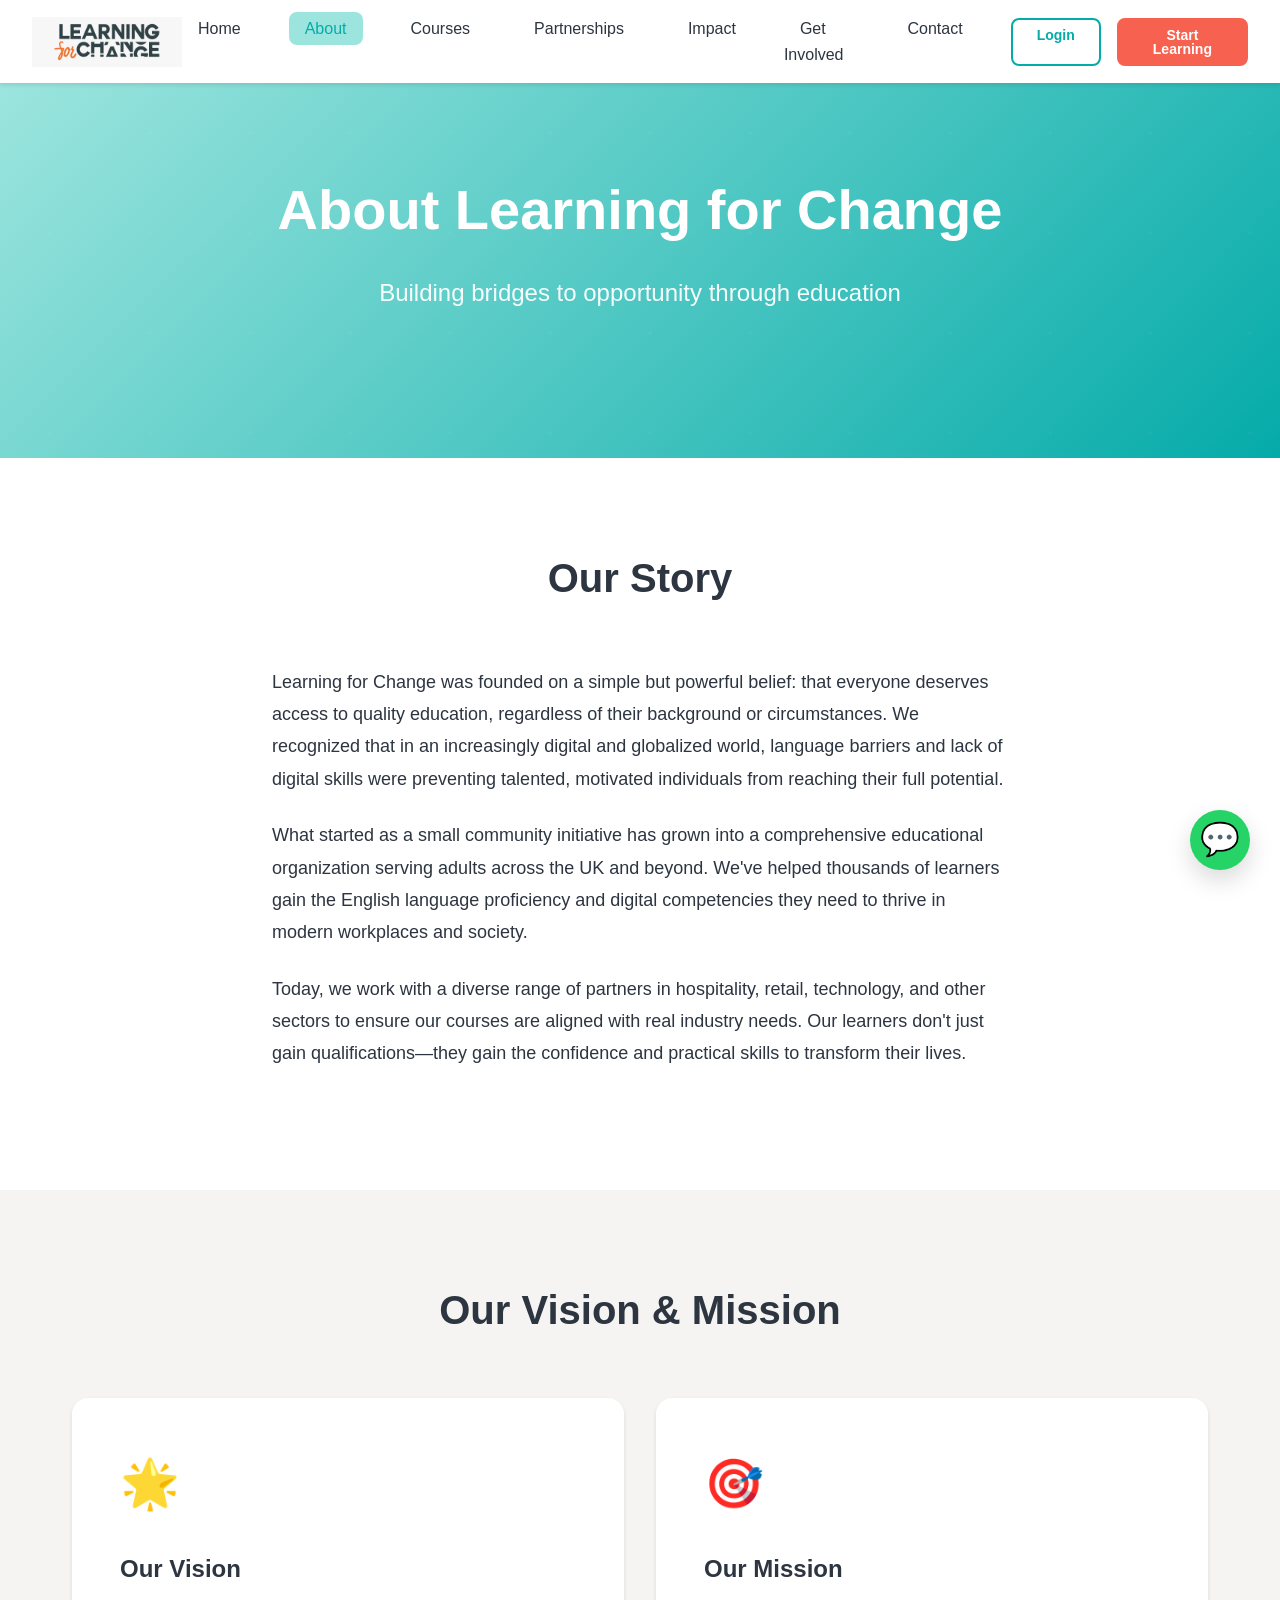
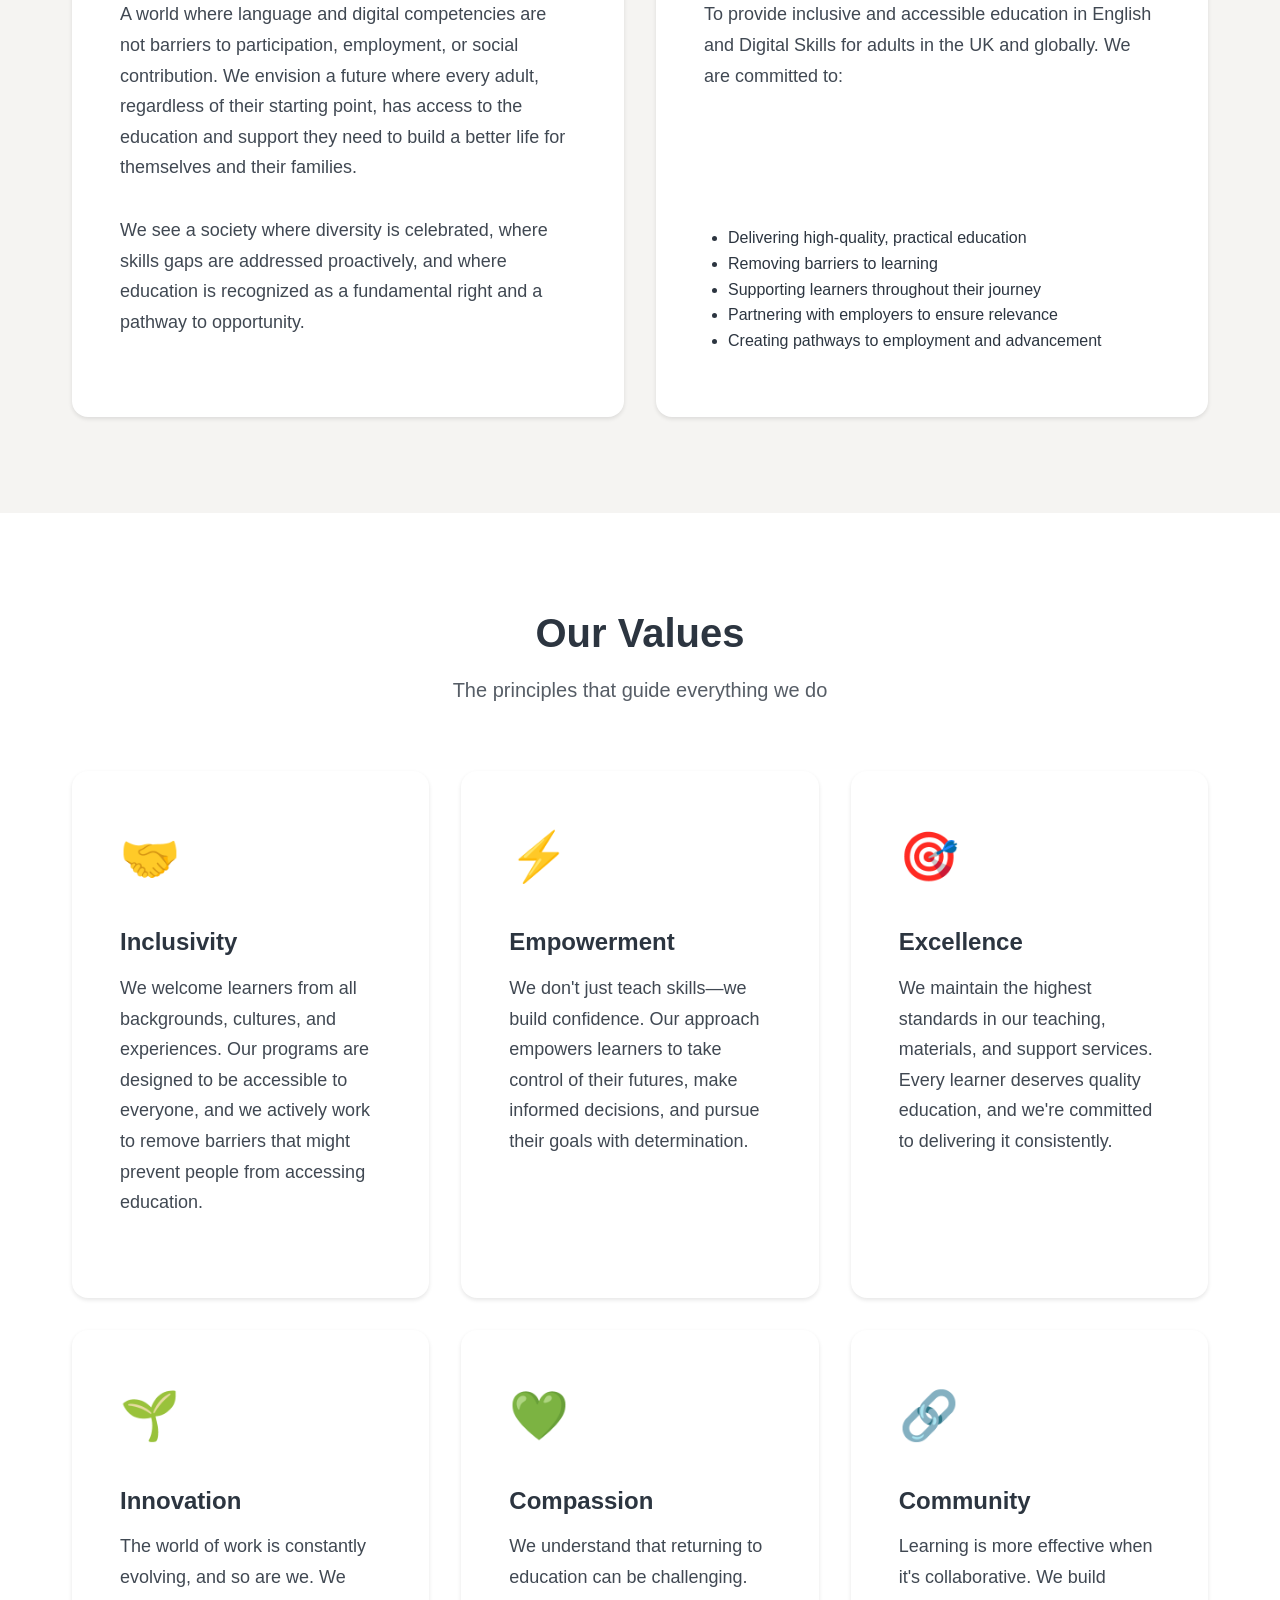
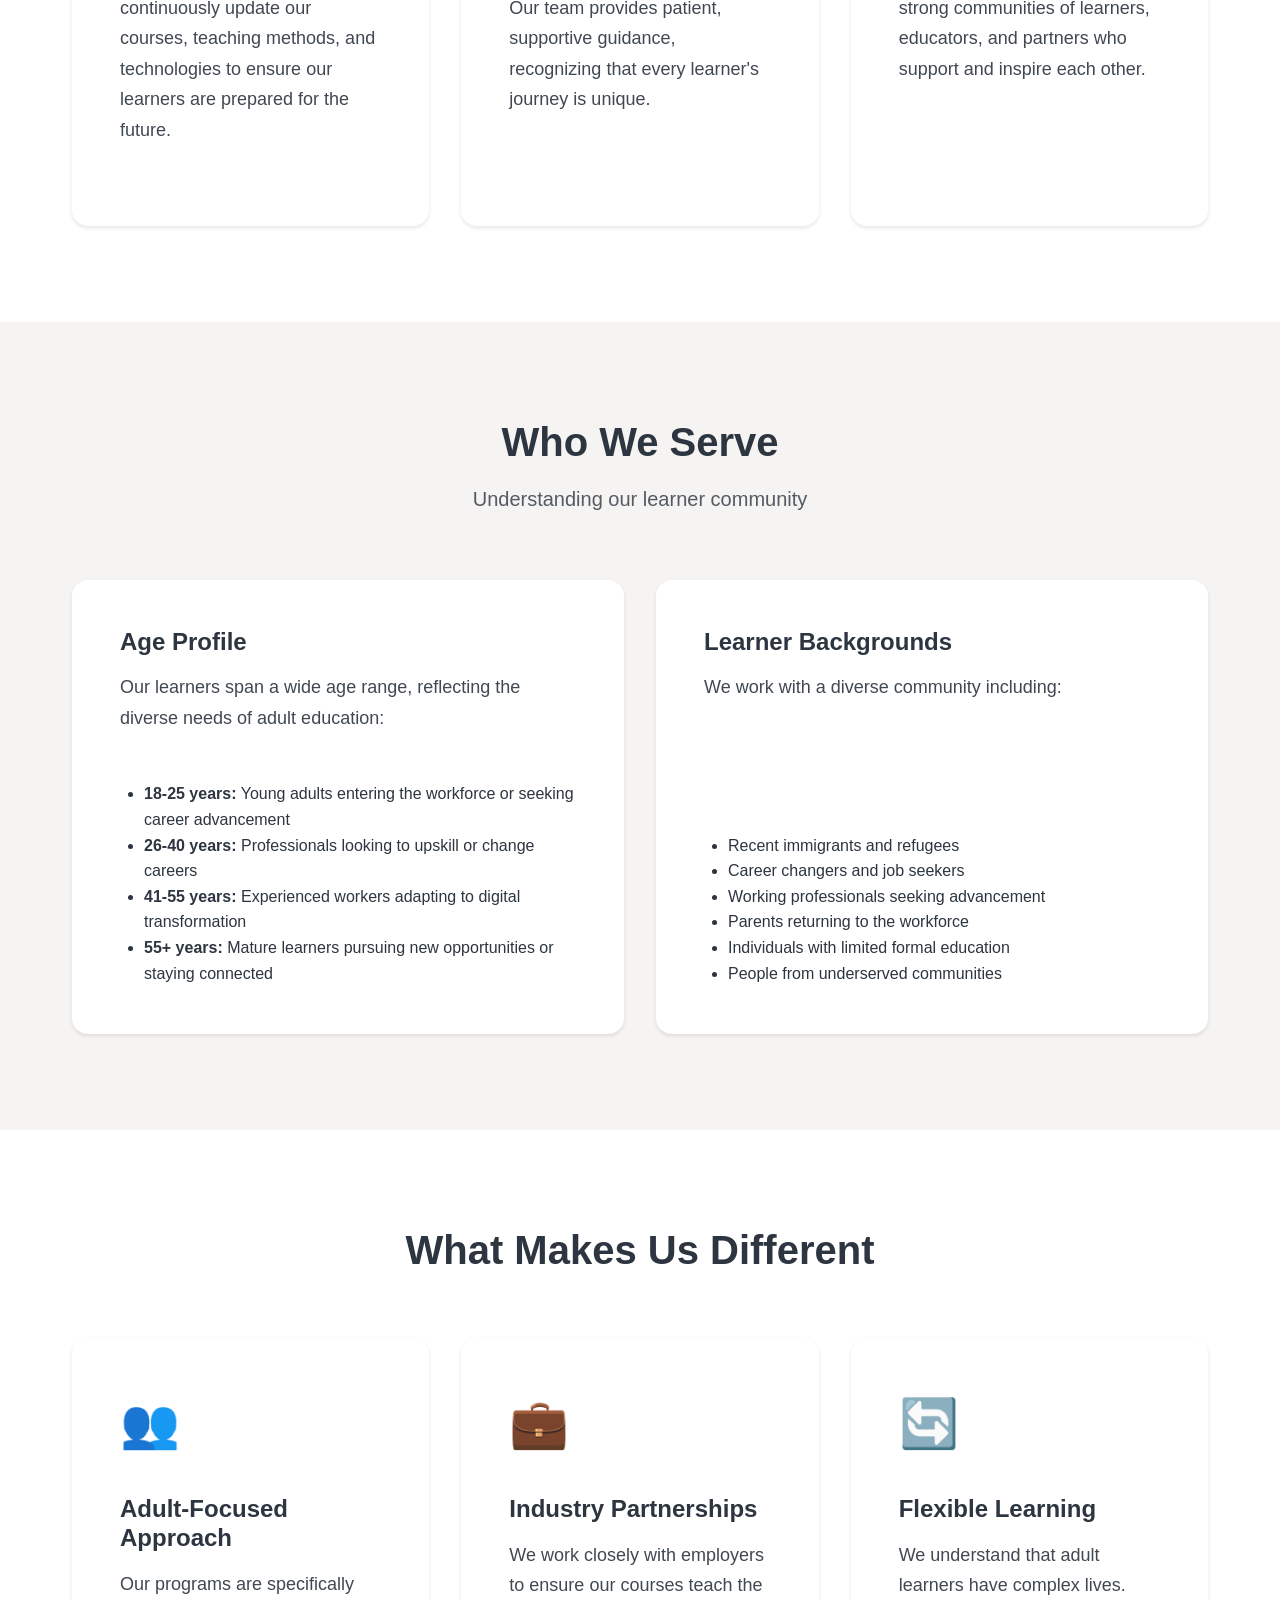
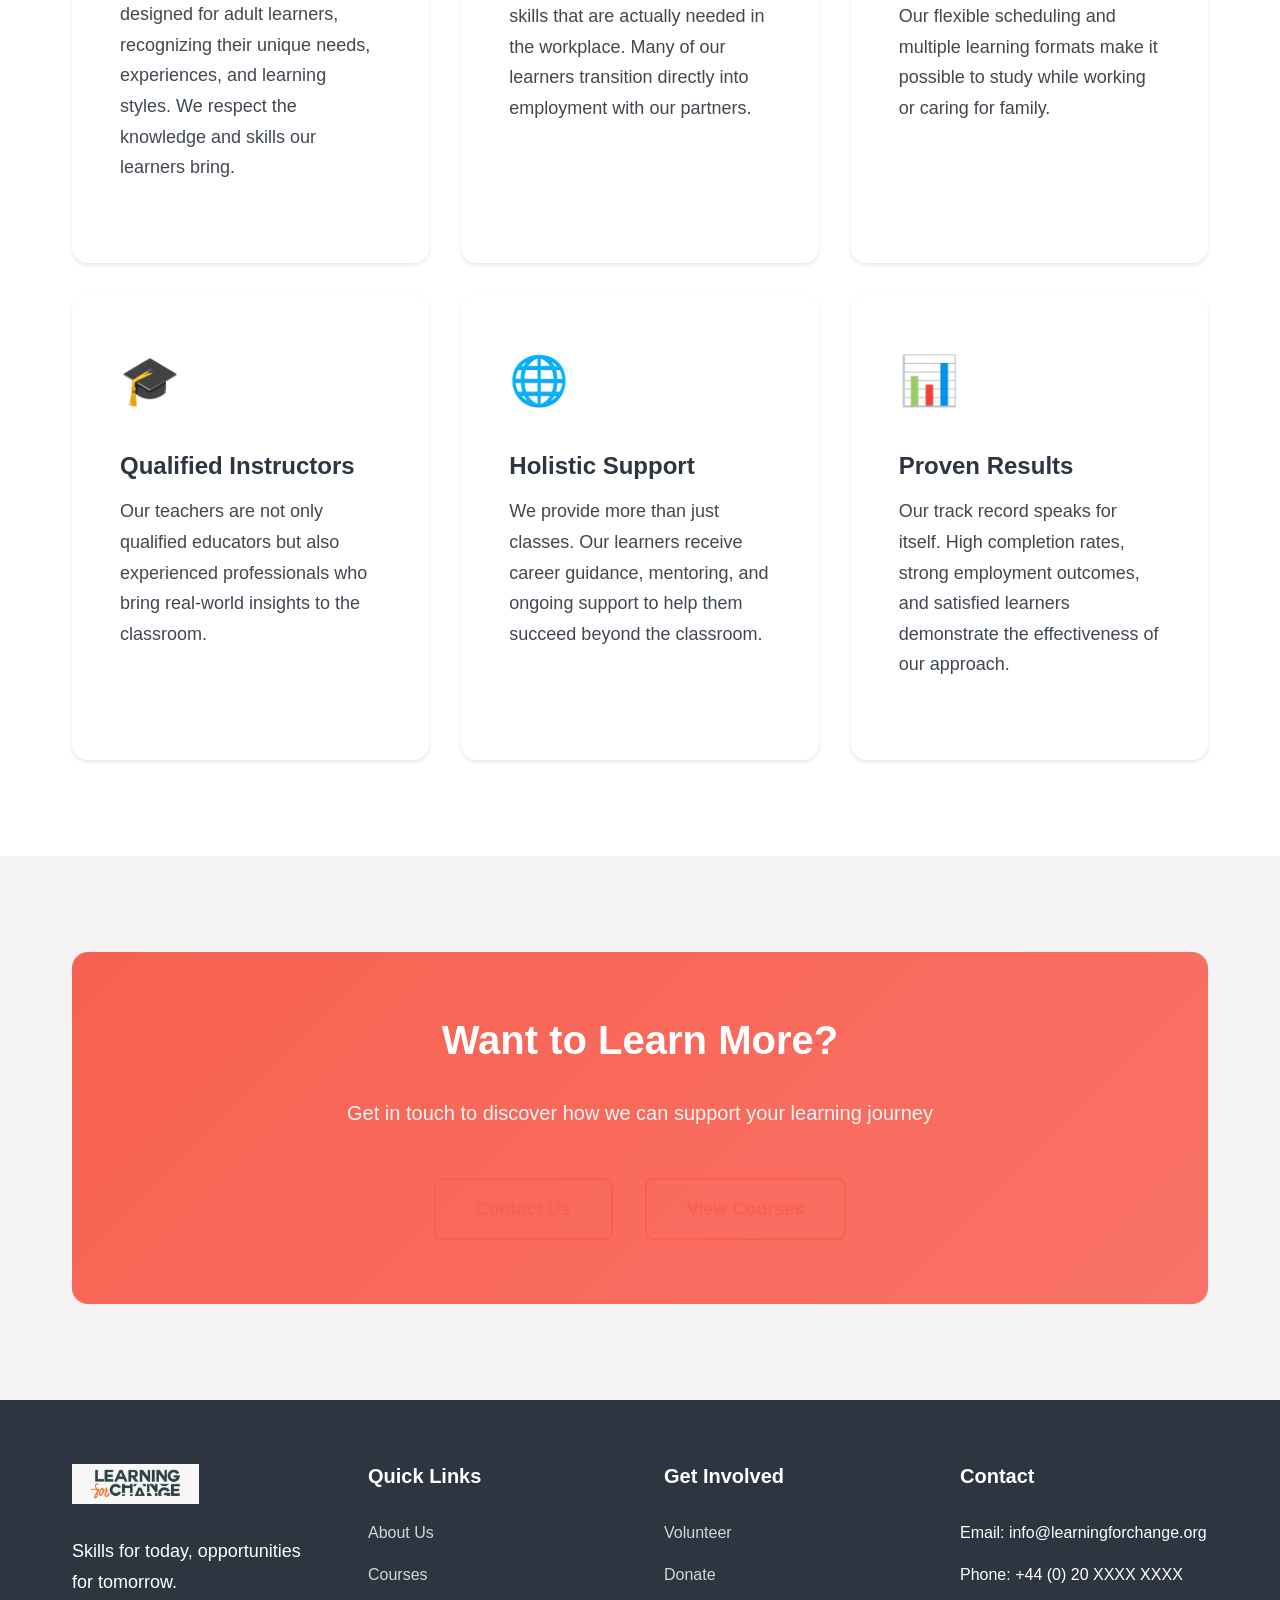
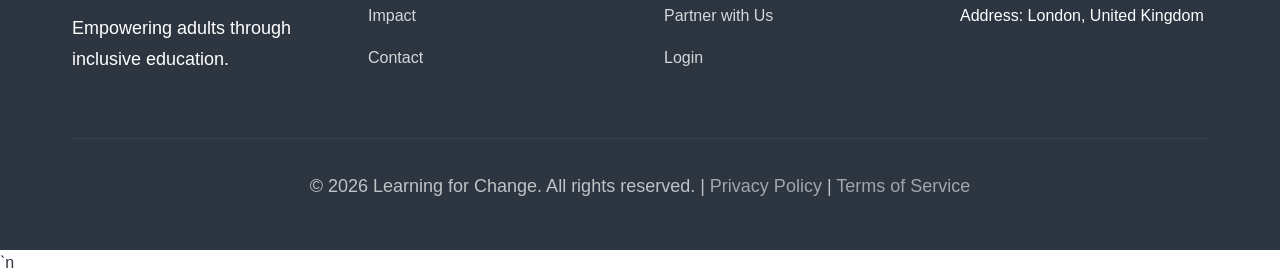
==== commit 650dae42: "Add centralized config system for contact information" ====
--- a/about.html
+++ b/about.html
@@ -317,6 +317,6 @@
     <span>💬</span>
   </a>
 
-  <script src="assets/js/main.js"></script>
+  <script src="assets/js/config.js"></script>`n  <script src="assets/js/main.js"></script>
 </body>
 </html>
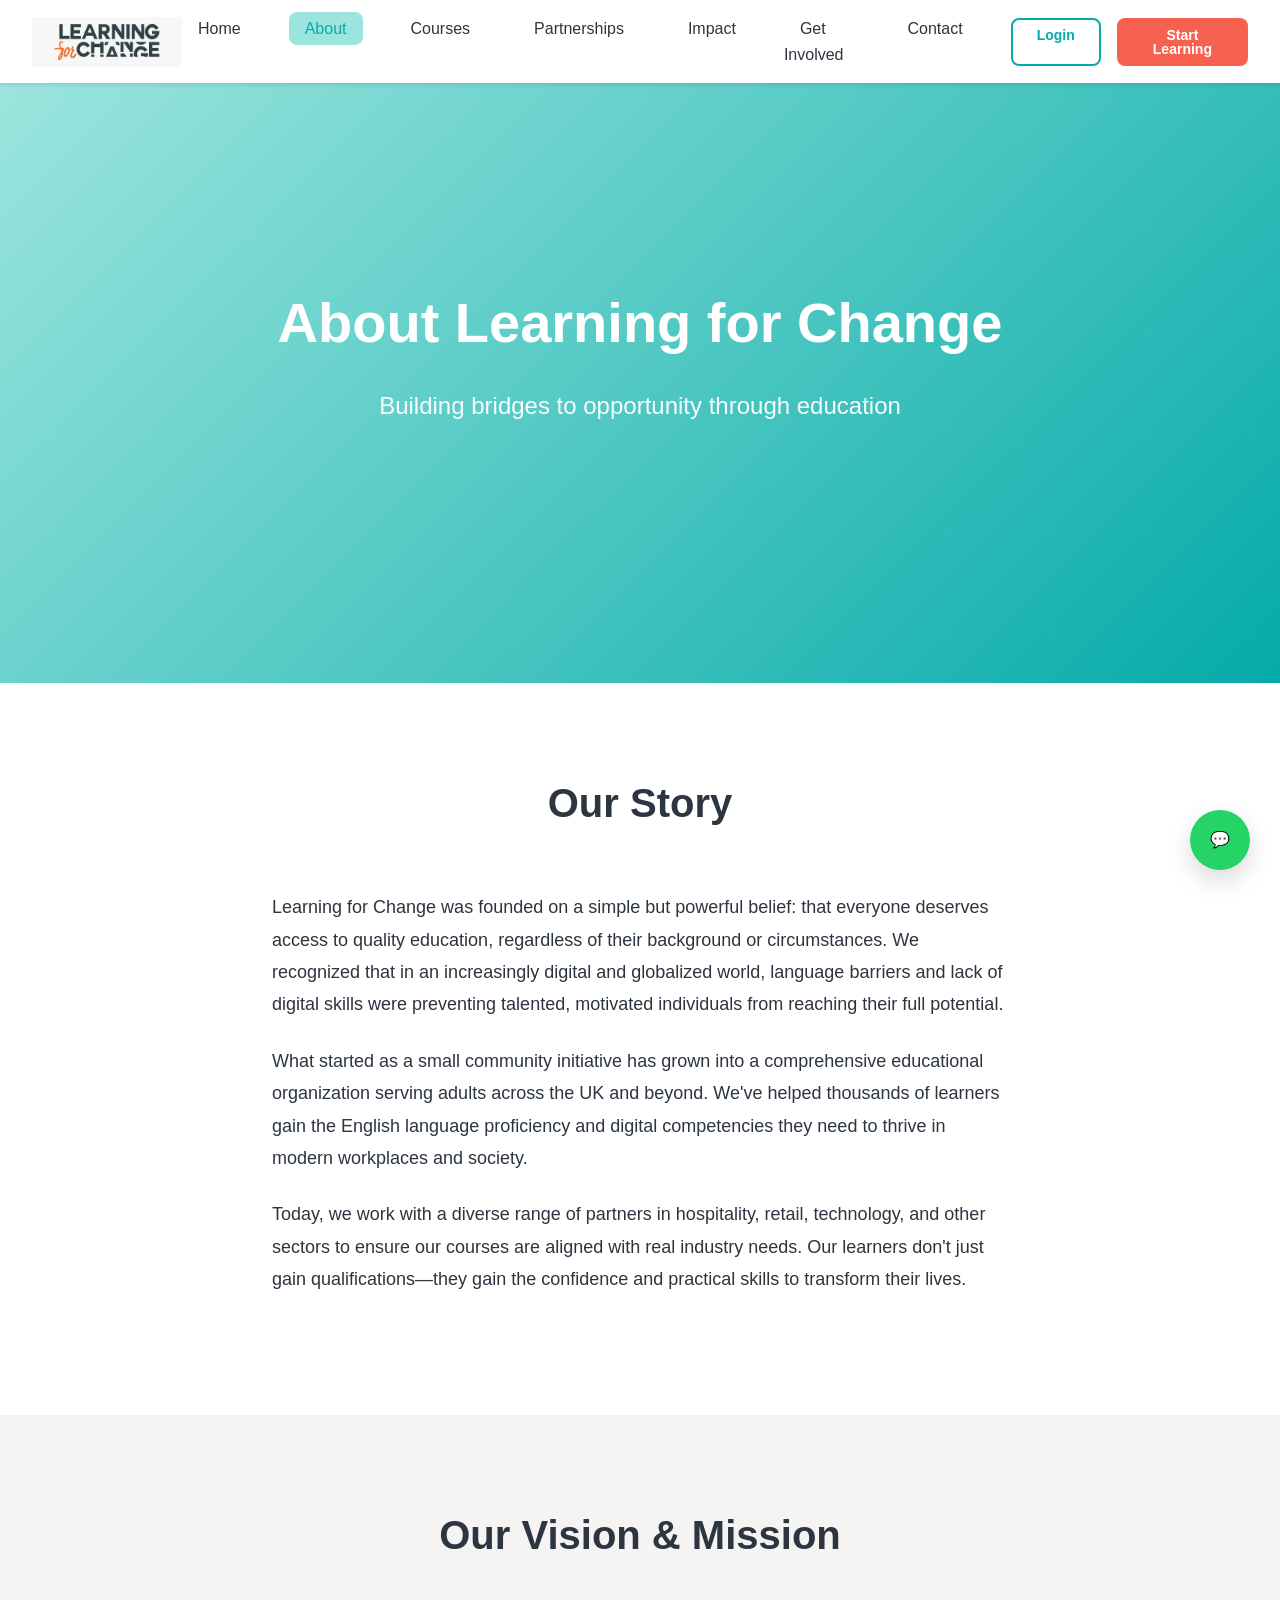
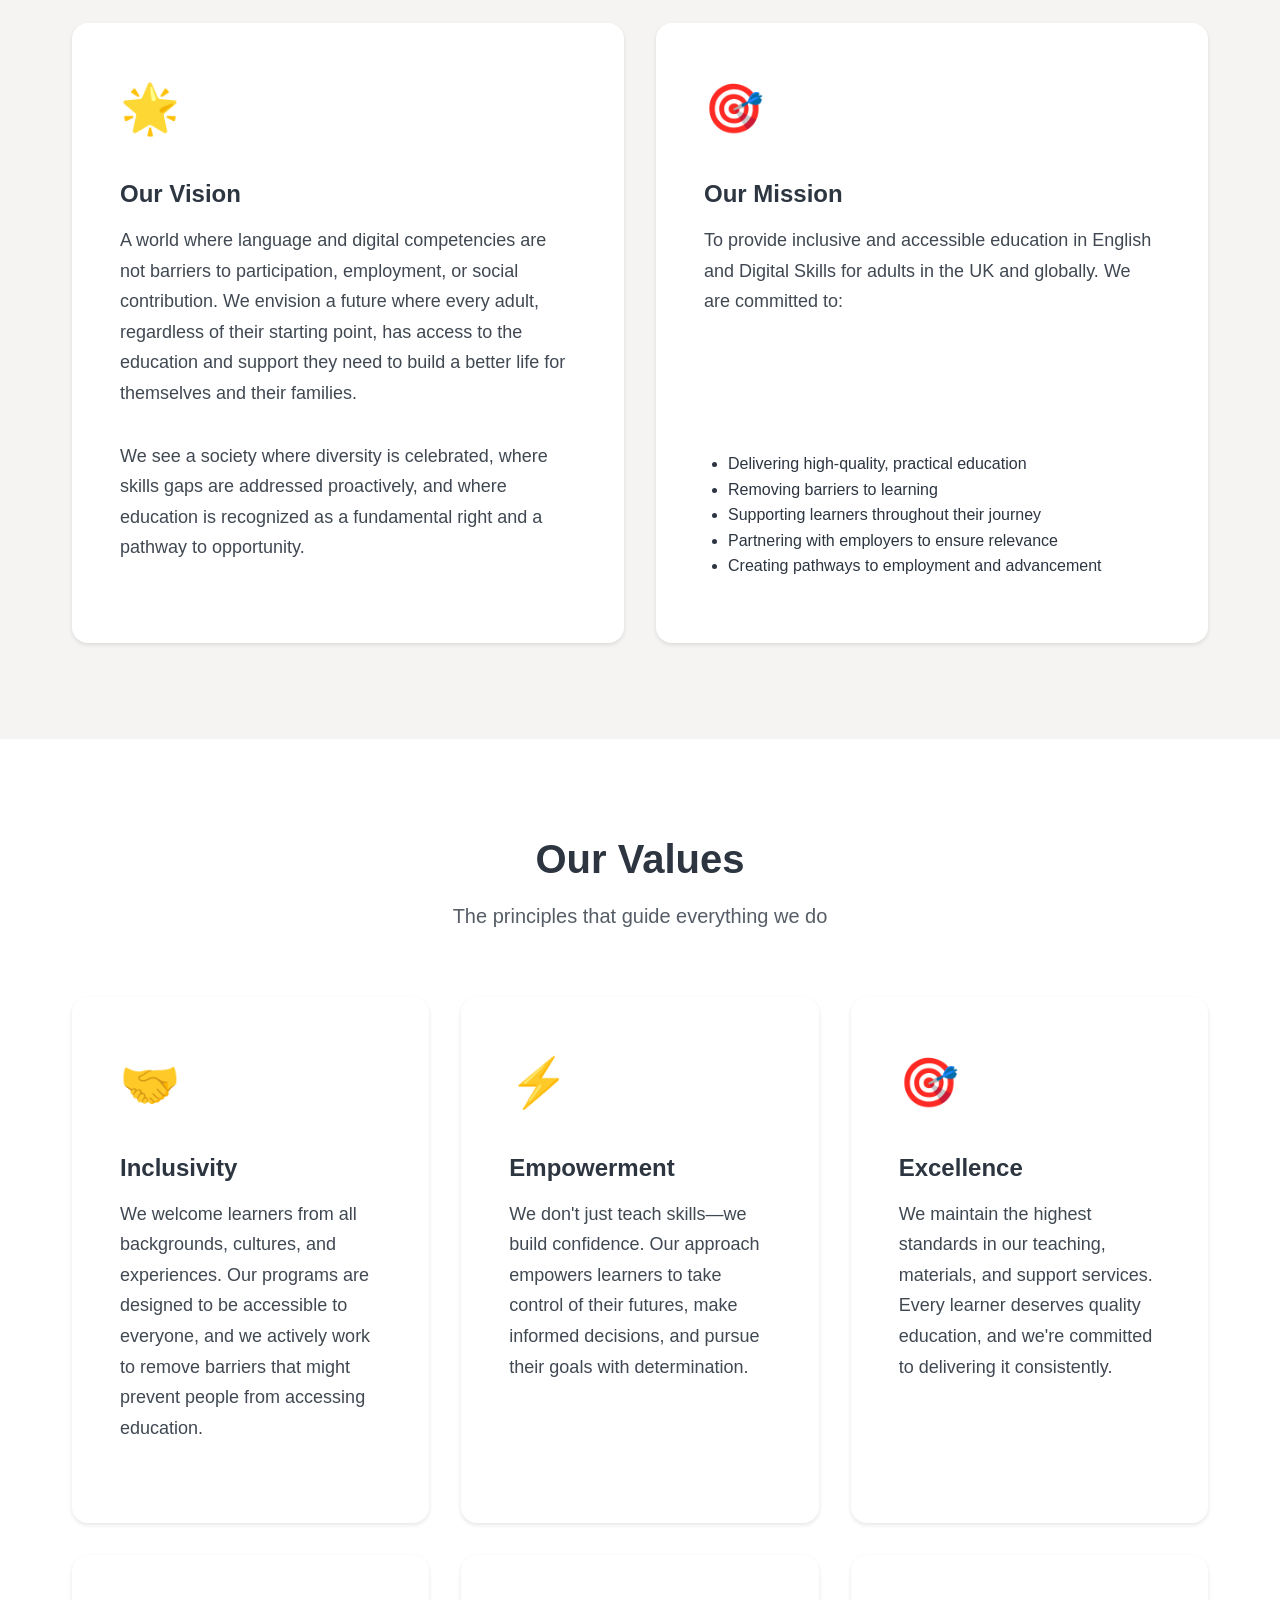
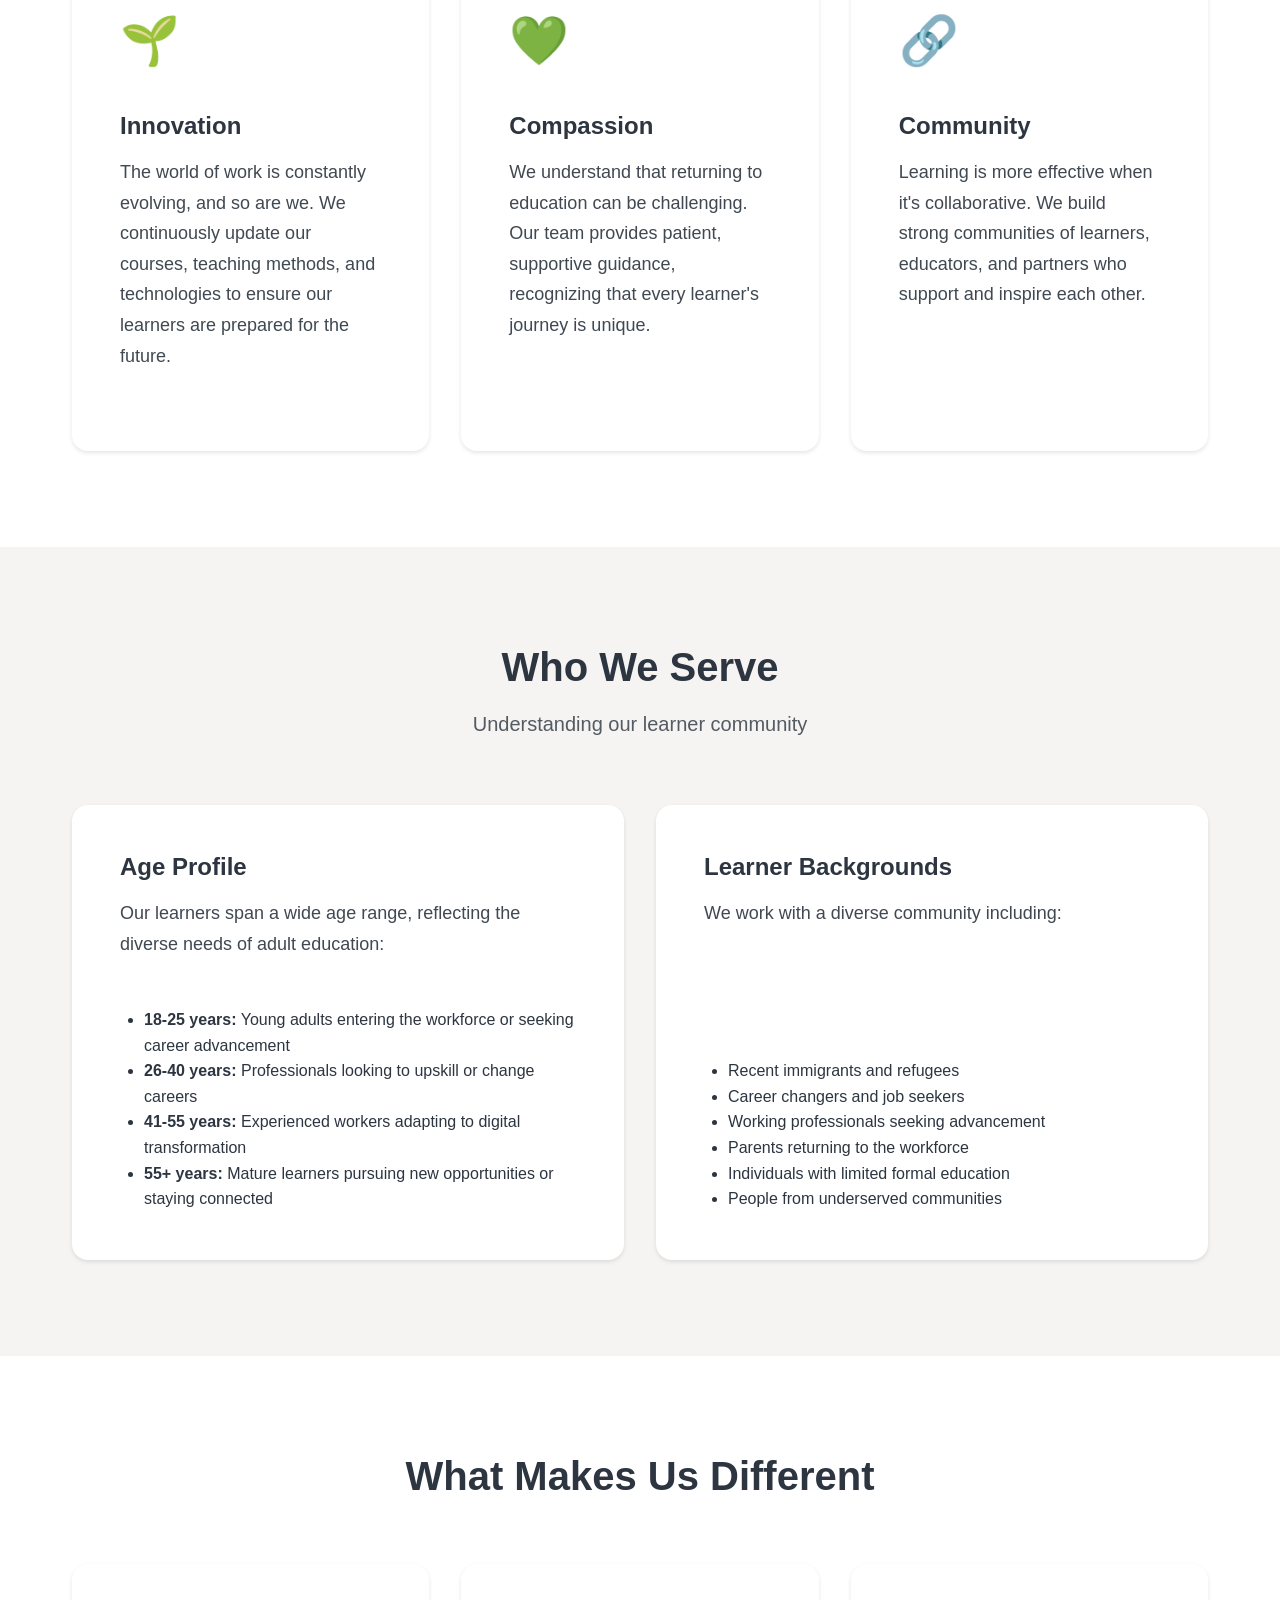
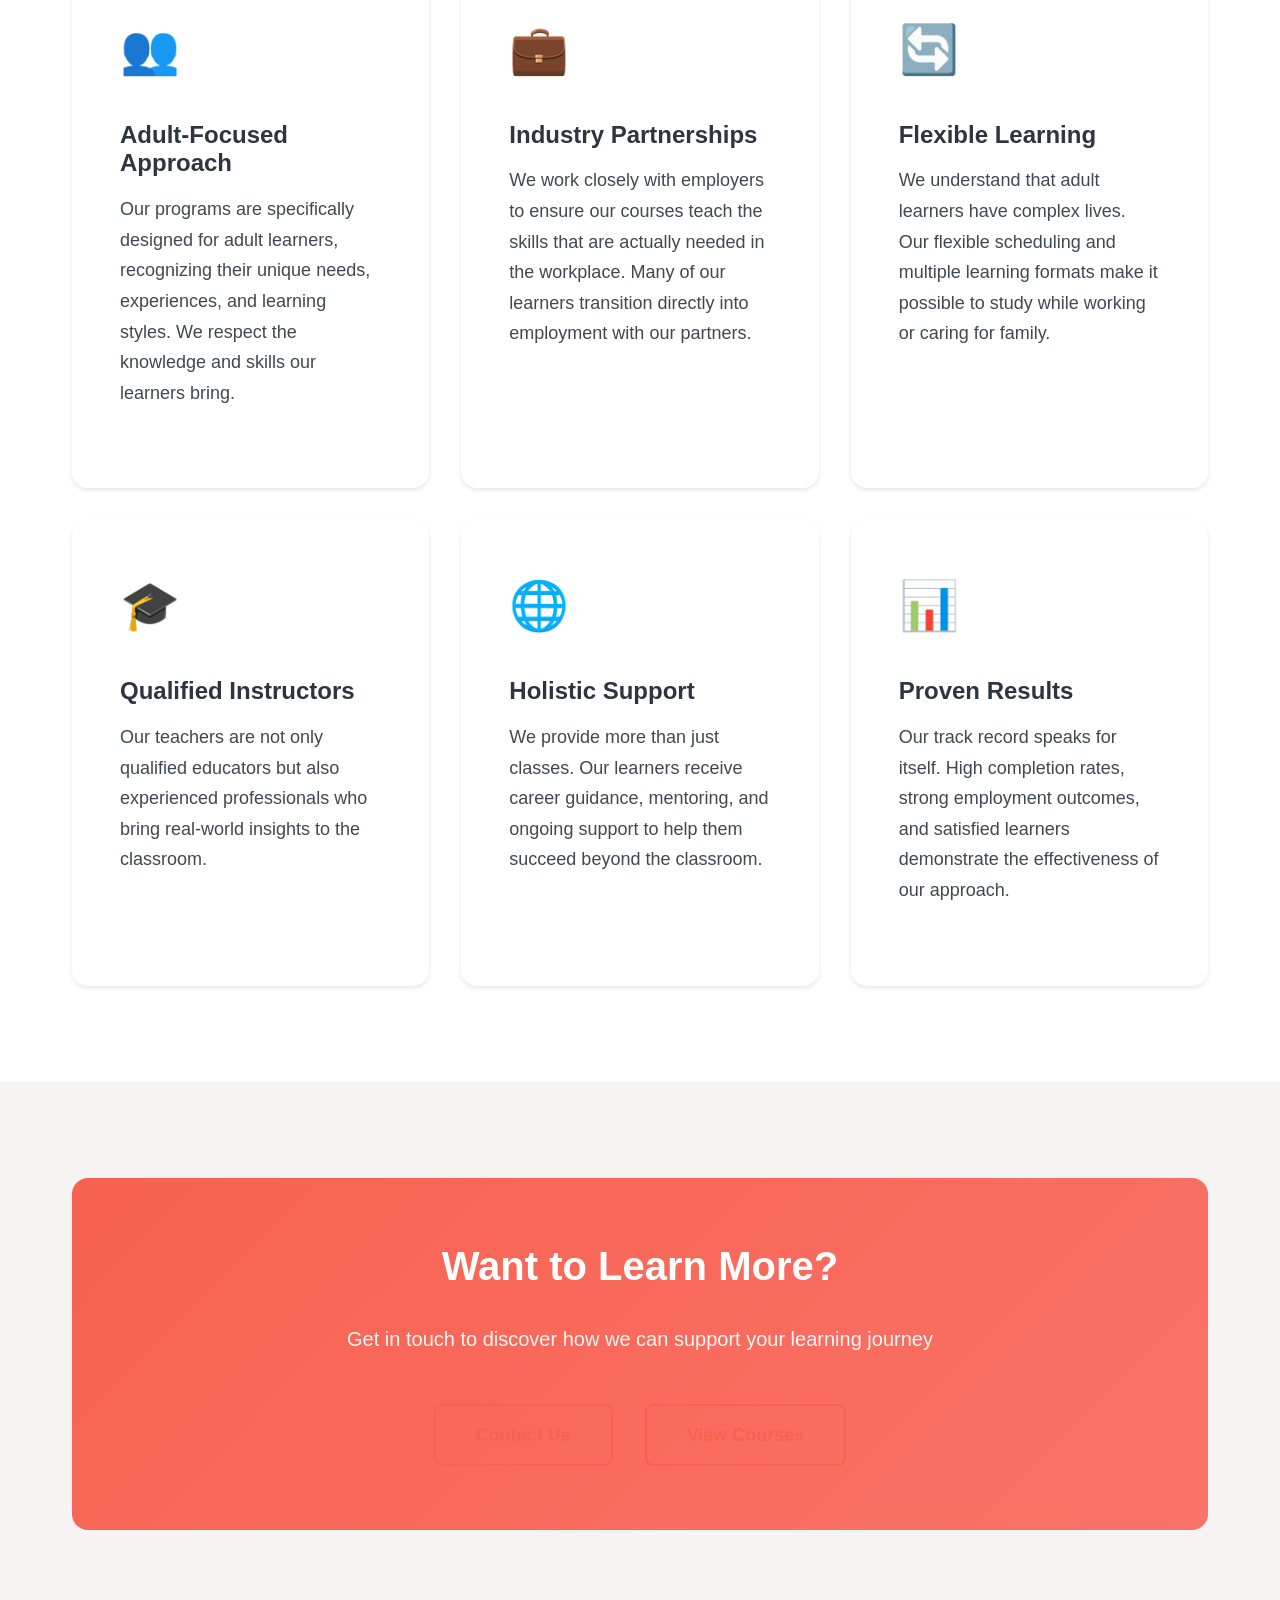
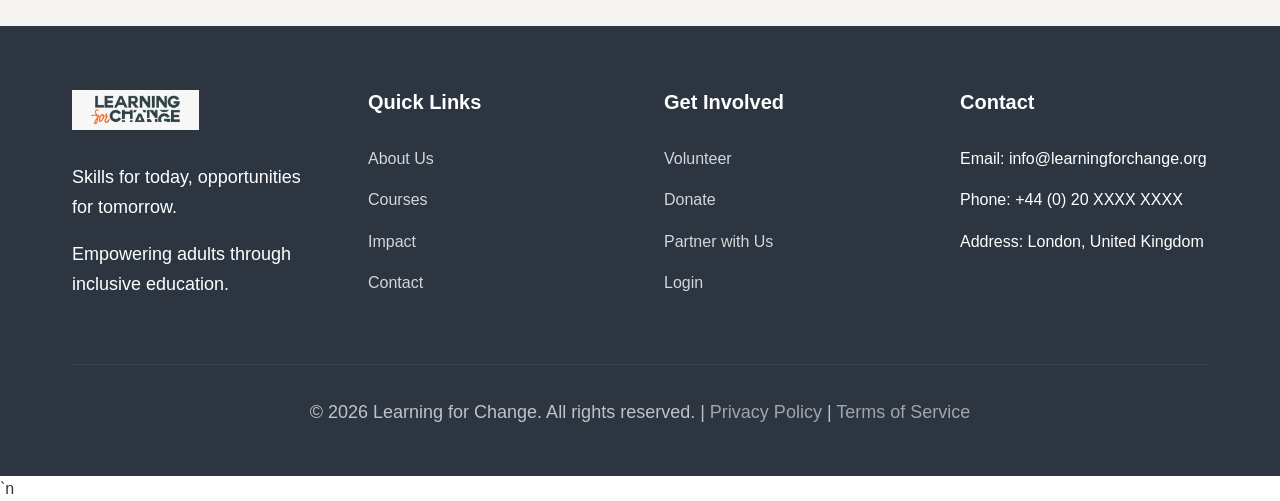
==== commit 174a4858: "Replace emoji with official WhatsApp SVG icon" ====
--- a/about.html
+++ b/about.html
@@ -308,7 +308,7 @@
       </div>
       
       <div class="footer__bottom">
-        <p>&copy; 2024 Learning for Change. All rights reserved. | <a href="#" class="footer__link">Privacy Policy</a> | <a href="#" class="footer__link">Terms of Service</a></p>
+        <p>&copy; 2026 Learning for Change. All rights reserved. | <a href="#" class="footer__link">Privacy Policy</a> | <a href="#" class="footer__link">Terms of Service</a></p>
       </div>
     </div>
   </footer>
--- a/assets/css/main.css
+++ b/assets/css/main.css
@@ -264,6 +264,32 @@
   text-align: center;
   position: relative;
   overflow: hidden;
+  min-height: 600px;
+  display: flex;
+  align-items: center;
+}
+
+.hero__video {
+  position: absolute;
+  top: 50%;
+  left: 50%;
+  min-width: 100%;
+  min-height: 100%;
+  width: auto;
+  height: auto;
+  transform: translate(-50%, -50%);
+  z-index: 0;
+  object-fit: cover;
+}
+
+.hero__overlay {
+  position: absolute;
+  top: 0;
+  left: 0;
+  right: 0;
+  bottom: 0;
+  background: linear-gradient(135deg, rgba(5, 171, 169, 0.85) 0%, rgba(4, 124, 122, 0.85) 100%);
+  z-index: 1;
 }
 
 .hero::before {
@@ -275,11 +301,12 @@
   bottom: 0;
   background: url('data:image/svg+xml,<svg width="100" height="100" xmlns="http://www.w3.org/2000/svg"><circle cx="50" cy="50" r="2" fill="rgba(255,255,255,0.1)"/></svg>');
   opacity: 0.3;
+  z-index: 2;
 }
 
 .hero__content {
   position: relative;
-  z-index: 1;
+  z-index: 3;
 }
 
 .hero__title {
@@ -463,11 +490,16 @@
   display: flex;
   align-items: center;
   justify-content: center;
-  font-size: 2rem;
   box-shadow: var(--shadow-lg);
   z-index: 999;
   transition: var(--transition);
   text-decoration: none;
+}
+
+.whatsapp-float svg {
+  width: 32px;
+  height: 32px;
+  fill: white;
 }
 
 .whatsapp-float:hover {
@@ -730,6 +762,15 @@
   
   .hero {
     padding: var(--spacing-lg) 0;
+    min-height: 500px;
+  }
+  
+  .hero__video {
+    display: none;
+  }
+  
+  .hero__overlay {
+    background: linear-gradient(135deg, rgba(5, 171, 169, 0.95) 0%, rgba(4, 124, 122, 0.95) 100%);
   }
 }
 
